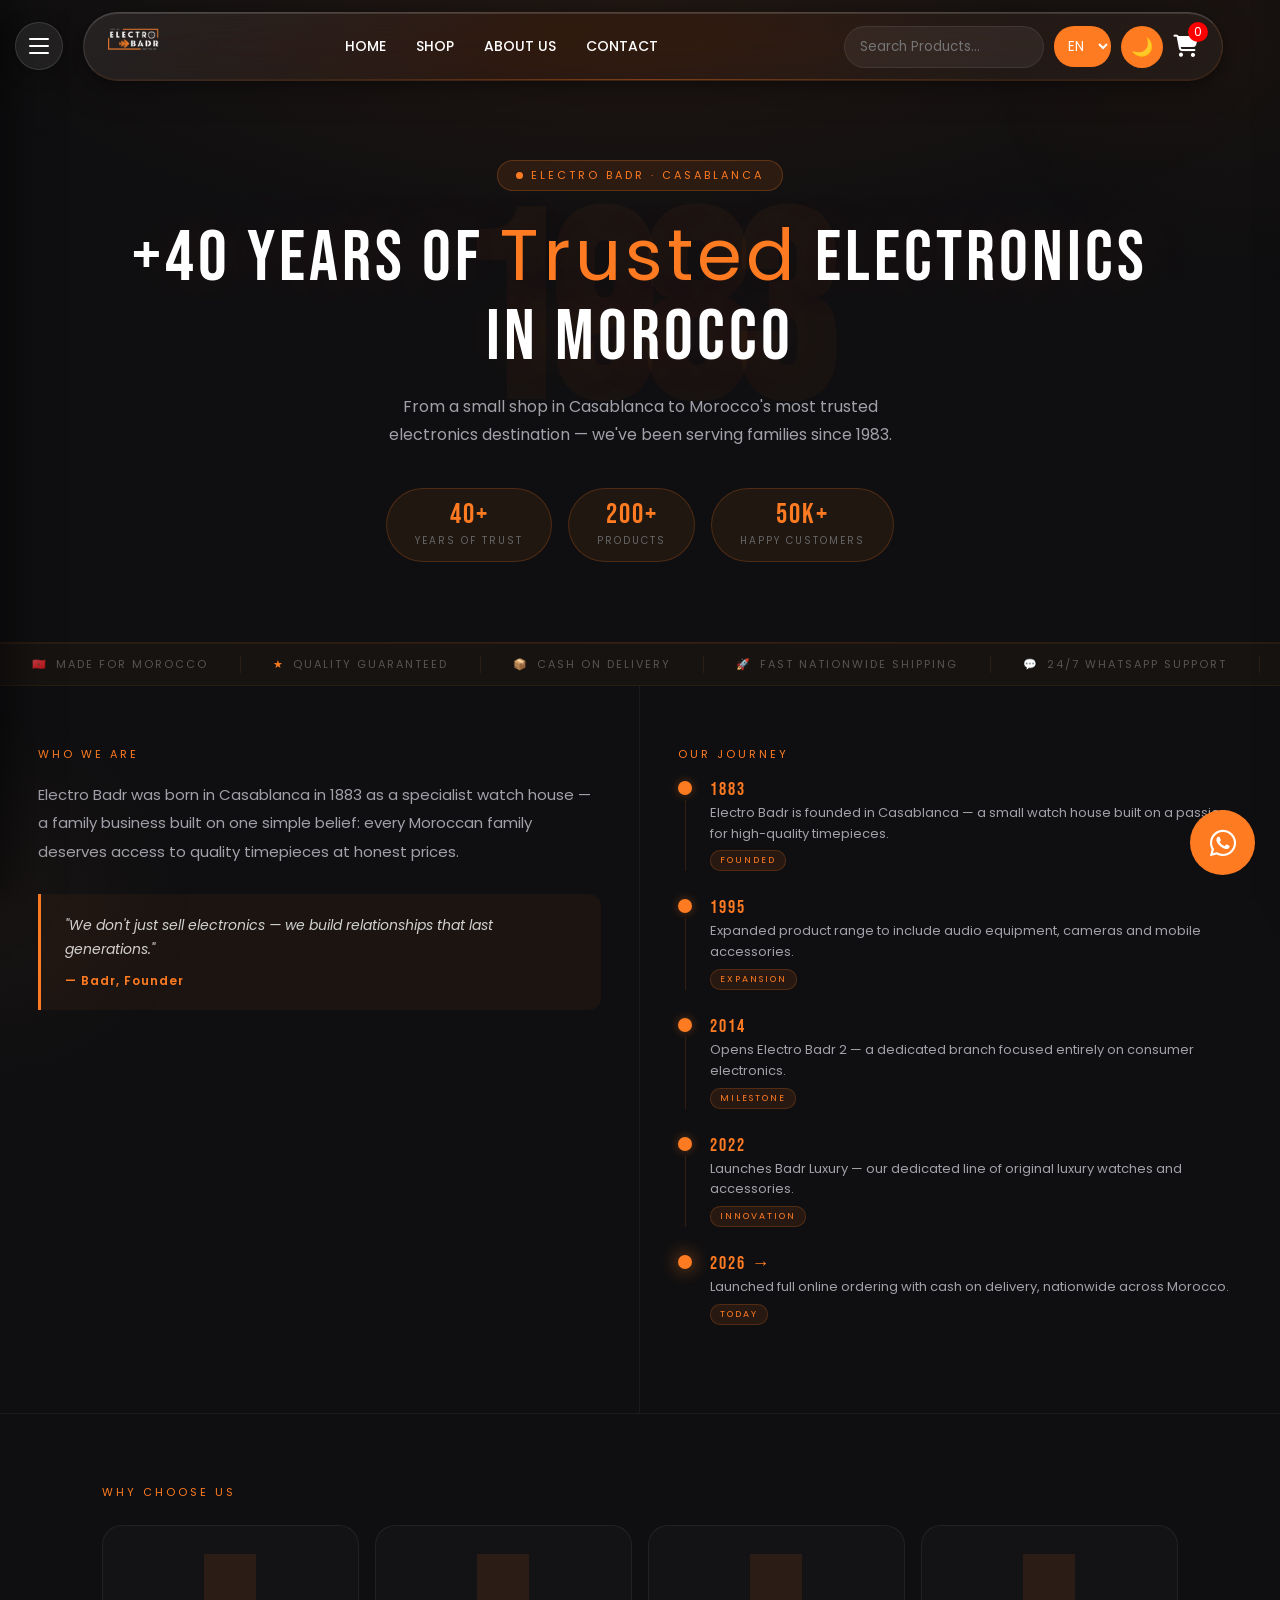
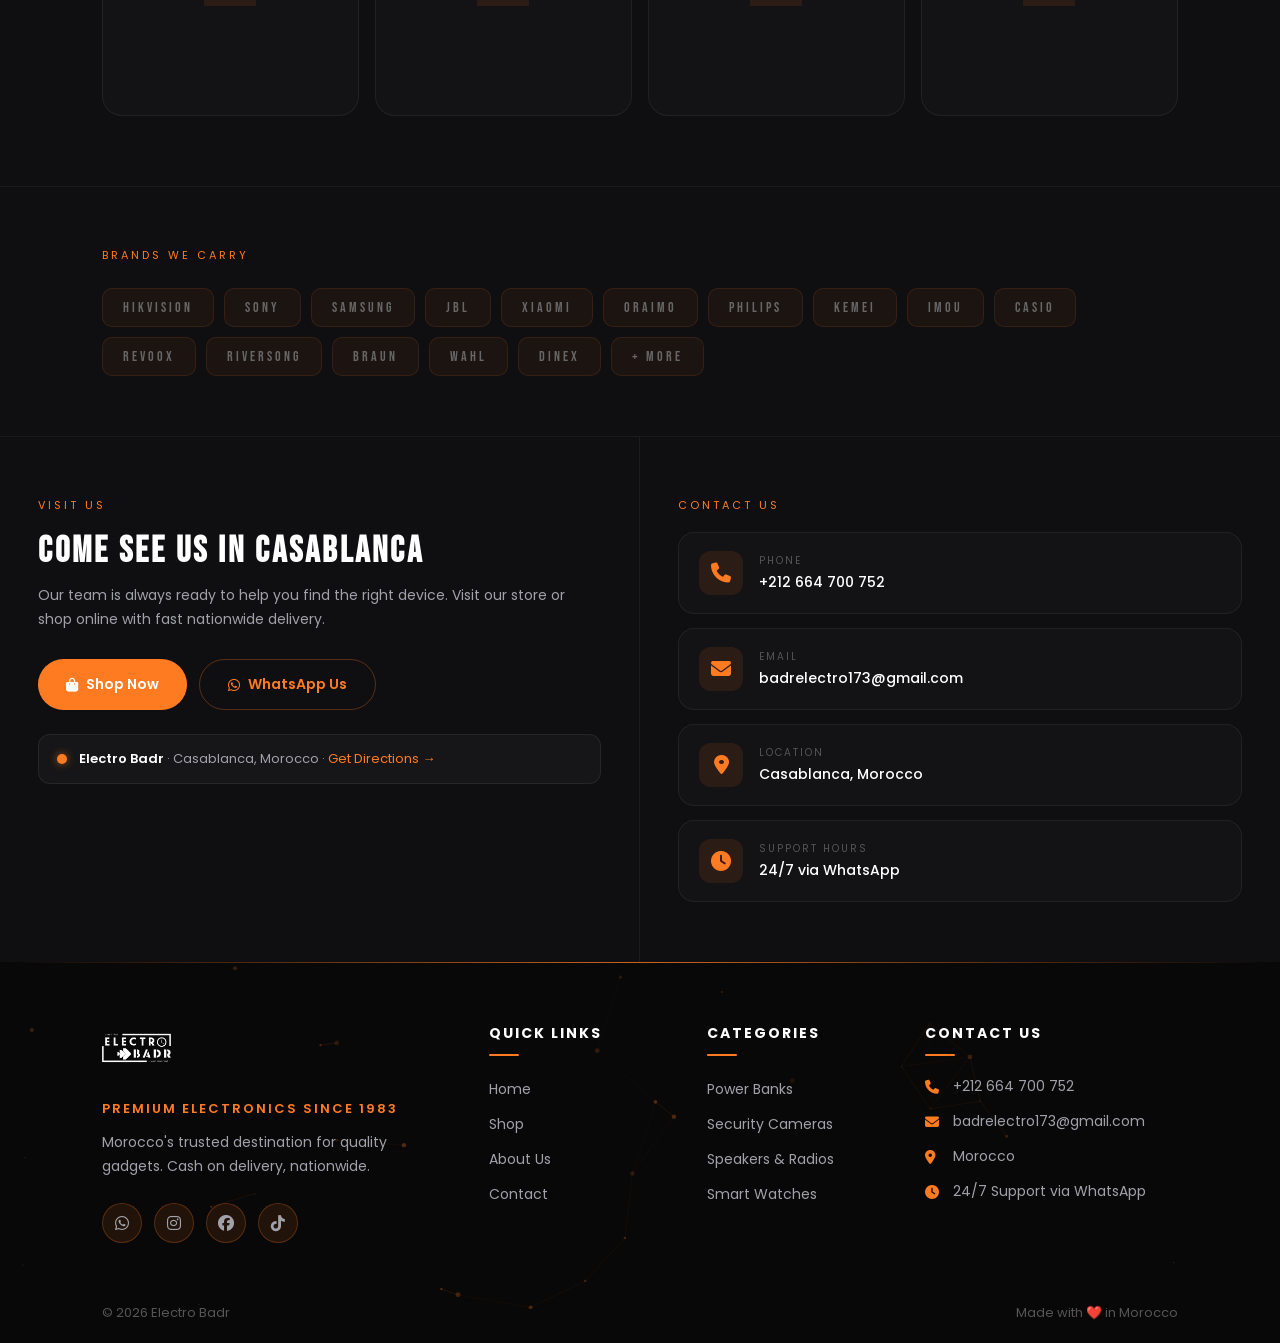
==== aboutus.html @ 11e14123 "Initial commit" ====
<!DOCTYPE html>
<html lang="en">
<head>
  <meta charset="UTF-8">
  <meta name="viewport" content="width=device-width, initial-scale=1.0">
  <title>Electro Badr | About Us</title>
  <link rel="stylesheet" href="style.css">
  <link rel="stylesheet" href="https://cdnjs.cloudflare.com/ajax/libs/font-awesome/6.5.1/css/all.min.css">
  <link rel="preconnect" href="https://fonts.googleapis.com">
  <link rel="preconnect" href="https://fonts.gstatic.com" crossorigin>
  <link href="https://fonts.googleapis.com/css2?family=Bebas+Neue&family=Poppins:wght@300;400;500;600;700;800&family=Rajdhani:wght@400;600;700&display=swap" rel="stylesheet">
  <style>

    .ab-hero { position:relative; padding:160px 8% 80px; text-align:center; background:radial-gradient(ellipse 80% 60% at 50% 0%,rgba(255,123,34,0.08) 0%,transparent 70%); border-bottom:1px solid rgba(255,123,34,0.10); overflow:hidden; }
    .ab-hero-year-bg { position:absolute; inset:0; display:flex; align-items:center; justify-content:center; pointer-events:none; overflow:hidden; }
    .ab-hero-year-bg span { font-size:260px; font-weight:700; color:rgba(255,123,34,0.04); line-height:1; letter-spacing:-12px; user-select:none; font-family:'Bebas Neue',sans-serif; transition:transform .1s ease-out; }
    .ab-badge { position:relative; display:inline-flex; align-items:center; gap:8px; background:rgba(255,123,34,0.10); border:1px solid rgba(255,123,34,0.25); color:#ff7b22; font-size:11px; letter-spacing:3px; padding:6px 18px; border-radius:20px; margin-bottom:24px; }
    .ab-badge-dot { width:7px; height:7px; border-radius:50%; background:#ff7b22; animation:abPulse 2s ease-in-out infinite; }
    @keyframes abPulse { 0%,100%{opacity:1;} 50%{opacity:0.3;} }
    .ab-hero h1 { position:relative; font-family:'Bebas Neue',sans-serif; font-size:clamp(40px,7vw,72px); font-weight:400; color:white; letter-spacing:4px; margin:0 0 16px; line-height:1.1; text-shadow:0 0 60px rgba(255,123,34,0.15); transition:transform .1s ease-out; }
    .ab-hero h1 span { color:#ff7b22; }
    .ab-hero-sub { position:relative; font-size:16px; color:#a1a1aa; max-width:520px; margin:0 auto 40px; line-height:1.7; transition:transform .1s ease-out; }
    .ab-stats { position:relative; display:flex; justify-content:center; gap:16px; flex-wrap:wrap; }
    .ab-stat-pill { background:rgba(255,123,34,0.08); border:1px solid rgba(255,123,34,0.20); border-radius:50px; padding:12px 28px; text-align:center; transition:transform .3s ease,box-shadow .3s ease; }
    .ab-stat-pill:hover { transform:translateY(-4px); box-shadow:0 10px 30px rgba(255,123,34,0.20); }
    .ab-stat-num { font-family:'Bebas Neue',sans-serif; font-size:28px; color:#ff7b22; display:block; line-height:1; letter-spacing:2px; }
    .ab-stat-lbl { font-size:10px; color:#666; letter-spacing:2px; text-transform:uppercase; margin-top:4px; display:block; }
    .ab-marquee-wrap { overflow:hidden; border-top:1px solid rgba(255,123,34,0.08); border-bottom:1px solid rgba(255,123,34,0.08); padding:12px 0; background:rgba(255,123,34,0.03); }
    .ab-marquee { display:flex; width:max-content; animation:abScroll 22s linear infinite; }
    .ab-marquee:hover { animation-play-state:paused; }
    @keyframes abScroll { from{transform:translateX(0);} to{transform:translateX(-50%);} }
    .ab-marquee-item { display:flex; align-items:center; gap:8px; padding:0 32px; font-size:11px; letter-spacing:2px; color:#555; white-space:nowrap; border-right:1px solid rgba(255,123,34,0.10); text-transform:uppercase; }
    .ab-marquee-item .m-accent { color:#ff7b22; }
    .ab-section-label { font-size:11px; letter-spacing:3px; color:#ff7b22; text-transform:uppercase; margin-bottom:18px; }
    .ab-story { display:grid; grid-template-columns:1fr 1fr; gap:0; border-bottom:1px solid rgba(255,255,255,0.05); }
    .ab-story-left { padding:60px 6%; border-right:1px solid rgba(255,255,255,0.05); }
    .ab-story-text { font-size:15px; color:#a1a1aa; line-height:1.9; margin-bottom:28px; }
    .ab-story-text strong { color:white; font-weight:600; }
    .ab-quote { padding:20px 24px; background:rgba(255,123,34,0.05); border-left:3px solid #ff7b22; border-radius:0 12px 12px 0; transition:transform .4s cubic-bezier(.22,.61,.36,1),box-shadow .4s ease; }
    .ab-quote:hover { transform:translateX(6px); box-shadow:-4px 0 20px rgba(255,123,34,0.15); }
    .ab-quote-text { font-size:14px; color:#d1d1d1; font-style:italic; line-height:1.7; }
    .ab-quote-author { font-size:12px; color:#ff7b22; margin-top:10px; font-weight:600; letter-spacing:1px; }
    .ab-timeline { padding:60px 6%; }
    .ab-tl-item { display:flex; gap:18px; margin-bottom:28px; opacity:0; transform:translateX(40px) rotateY(15deg); transition:opacity .7s cubic-bezier(.22,.61,.36,1),transform .7s cubic-bezier(.22,.61,.36,1); }
    .ab-tl-item.tl-visible { opacity:1; transform:translateX(0) rotateY(0deg); }
    .ab-tl-item:nth-child(2){transition-delay:.1s;} .ab-tl-item:nth-child(3){transition-delay:.2s;} .ab-tl-item:nth-child(4){transition-delay:.3s;} .ab-tl-item:nth-child(5){transition-delay:.4s;} .ab-tl-item:nth-child(6){transition-delay:.5s;}
    .ab-tl-track { display:flex; flex-direction:column; align-items:center; flex-shrink:0; width:14px; }
    .ab-tl-dot { width:14px; height:14px; border-radius:50%; background:#ff7b22; border:2px solid rgba(255,123,34,0.30); box-shadow:0 0 10px rgba(255,123,34,0.35); flex-shrink:0; transition:transform .3s ease,box-shadow .3s ease; }
    .ab-tl-item:hover .ab-tl-dot { transform:scale(1.4); box-shadow:0 0 20px rgba(255,123,34,0.7); }
    .ab-tl-dot.current { box-shadow:0 0 18px rgba(255,123,34,0.70); animation:abPulse 2s ease-in-out infinite; }
    .ab-tl-line { width:1px; flex:1; background:rgba(255,123,34,0.15); margin-top:5px; min-height:20px; transform-origin:top; transform:scaleY(0); transition:transform .6s ease; }
    .ab-tl-item.tl-visible .ab-tl-line { transform:scaleY(1); }
    .ab-tl-year { font-family:'Bebas Neue',sans-serif; font-size:18px; letter-spacing:2px; color:#ff7b22; line-height:1; margin-bottom:4px; }
    .ab-tl-event { font-size:13px; color:#a1a1aa; line-height:1.6; }
    .ab-tl-tag { display:inline-block; background:rgba(255,123,34,0.10); border:1px solid rgba(255,123,34,0.20); color:#ff7b22; font-size:9px; letter-spacing:2px; padding:3px 9px; border-radius:10px; margin-top:6px; text-transform:uppercase; }
    .ab-values { padding:70px 8%; border-bottom:1px solid rgba(255,255,255,0.05); }
    .ab-values-grid { display:grid; grid-template-columns:repeat(4,1fr); gap:16px; margin-top:24px; perspective:1000px; }
    .ab-val { background:rgba(255,255,255,0.02); border:1px solid rgba(255,255,255,0.06); border-radius:20px; padding:28px 20px; text-align:center; transition:box-shadow .4s ease,border-color .4s ease; transform-style:preserve-3d; will-change:transform; opacity:0; transform:translateY(40px); }
    .ab-val.val-visible { opacity:1; transform:translateY(0); transition:opacity .6s cubic-bezier(.22,.61,.36,1),transform .6s cubic-bezier(.22,.61,.36,1),box-shadow .4s ease,border-color .4s ease; }
    .ab-val:nth-child(1){transition-delay:.05s;} .ab-val:nth-child(2){transition-delay:.15s;} .ab-val:nth-child(3){transition-delay:.25s;} .ab-val:nth-child(4){transition-delay:.35s;}
    .ab-val-icon { width:52px; height:52px; border-radius:14px; background:rgba(255,123,34,0.10); display:flex; align-items:center; justify-content:center; margin:0 auto 16px; font-size:24px; transition:transform .4s cubic-bezier(.22,.61,.36,1),box-shadow .4s ease; }
    .ab-val:hover .ab-val-icon { transform:translateZ(20px) scale(1.15) rotateY(360deg); box-shadow:0 10px 25px rgba(255,123,34,0.30); transition:transform .6s cubic-bezier(.22,.61,.36,1),box-shadow .4s ease; }
    .ab-val-name { font-family:'Bebas Neue',sans-serif; font-size:16px; letter-spacing:2px; color:white; margin-bottom:8px; transition:color .3s ease; }
    .ab-val:hover .ab-val-name { color:#ff7b22; }
    .ab-val-desc { font-size:12px; color:#555; line-height:1.6; }
    .ab-brands { padding:60px 8%; border-bottom:1px solid rgba(255,255,255,0.05); }
    .ab-brands-grid { display:flex; flex-wrap:wrap; gap:10px; margin-top:24px; }
    .ab-brand-chip { background:rgba(255,123,34,0.05); border:1px solid rgba(255,123,34,0.12); border-radius:10px; padding:10px 20px; font-family:'Bebas Neue',sans-serif; font-size:14px; letter-spacing:3px; color:#666; transition:background .3s ease,border-color .3s ease,color .3s ease,transform .3s ease; opacity:0; transform:scale(0.8); }
    .ab-brand-chip.chip-visible { opacity:1; transform:scale(1); transition:background .3s ease,border-color .3s ease,color .3s ease,transform .4s cubic-bezier(.22,.61,.36,1),opacity .4s ease; }
    .ab-brand-chip:hover { background:rgba(255,123,34,0.12); border-color:rgba(255,123,34,0.35); color:#ff7b22; transform:translateY(-3px) scale(1.05); }
    .ab-cta { display:grid; grid-template-columns:1fr 1fr; gap:0; }
    .ab-cta-left { padding:60px 6%; border-right:1px solid rgba(255,255,255,0.05); }
    .ab-cta-title { font-family:'Bebas Neue',sans-serif; font-size:36px; letter-spacing:3px; color:white; margin-bottom:12px; line-height:1.1; }
    .ab-cta-title span { color:#ff7b22; }
    .ab-cta-sub { font-size:14px; color:#a1a1aa; line-height:1.7; margin-bottom:28px; }
    .ab-btn-group { display:flex; gap:12px; flex-wrap:wrap; margin-bottom:24px; }
    .ab-btn { display:inline-flex; align-items:center; gap:8px; background:#ff7b22; color:white; padding:14px 28px; border-radius:30px; font-size:14px; font-weight:600; text-decoration:none; border:none; transition:transform .3s cubic-bezier(.22,.61,.36,1),box-shadow .3s ease; position:relative; overflow:hidden; }
    .ab-btn::before { content:''; position:absolute; top:0; left:-80%; width:60%; height:100%; background:linear-gradient(120deg,transparent,rgba(255,255,255,0.18),transparent); transform:skewX(-20deg); transition:left .5s ease; pointer-events:none; }
    .ab-btn:hover::before { left:160%; }
    .ab-btn:hover { transform:translateY(-3px); box-shadow:0 12px 30px rgba(255,123,34,0.45); }
    .ab-btn-ghost { background:transparent; border:1px solid rgba(255,123,34,0.30); color:#ff7b22; }
    .ab-btn-ghost:hover { background:rgba(255,123,34,0.08); box-shadow:0 8px 20px rgba(255,123,34,0.20); }
    .ab-location-pill { display:flex; align-items:center; gap:12px; background:rgba(255,255,255,0.03); border:1px solid rgba(255,255,255,0.07); border-radius:12px; padding:14px 18px; transition:border-color .3s ease,transform .3s ease; }
    .ab-location-pill:hover { border-color:rgba(255,123,34,0.25); transform:translateY(-2px); }
    .ab-loc-dot { width:10px; height:10px; border-radius:50%; background:#ff7b22; flex-shrink:0; box-shadow:0 0 8px rgba(255,123,34,0.6); animation:abPulse 2s ease-in-out infinite; }
    .ab-loc-text { font-size:13px; color:#a1a1aa; }
    .ab-loc-text strong { color:white; font-weight:600; }
    .ab-cta-right { padding:60px 6%; }
    .ab-contact-cards { display:flex; flex-direction:column; gap:14px; margin-top:8px; }
    .ab-contact-card { display:flex; align-items:center; gap:16px; padding:18px 20px; background:rgba(255,255,255,0.02); border:1px solid rgba(255,255,255,0.06); border-radius:16px; transition:border-color .3s ease,transform .3s ease,box-shadow .3s ease; opacity:0; transform:translateX(30px); }
    .ab-contact-card.card-visible { opacity:1; transform:translateX(0); transition:border-color .3s ease,transform .4s cubic-bezier(.22,.61,.36,1),box-shadow .3s ease,opacity .4s ease; }
    .ab-contact-card:nth-child(1){transition-delay:.05s;} .ab-contact-card:nth-child(2){transition-delay:.15s;} .ab-contact-card:nth-child(3){transition-delay:.25s;} .ab-contact-card:nth-child(4){transition-delay:.35s;}
    .ab-contact-card:hover { border-color:rgba(255,123,34,0.25); transform:translateX(8px); box-shadow:0 8px 24px rgba(255,123,34,0.08); }
    .ab-contact-icon { width:44px; height:44px; border-radius:12px; background:rgba(255,123,34,0.10); display:flex; align-items:center; justify-content:center; font-size:20px; flex-shrink:0; color:#ff7b22; transition:transform .4s cubic-bezier(.22,.61,.36,1),box-shadow .3s ease; }
    .ab-contact-card:hover .ab-contact-icon { transform:rotateY(360deg) scale(1.1); box-shadow:0 6px 16px rgba(255,123,34,0.30); }
    .ab-contact-label { font-size:10px; color:#555; letter-spacing:2px; text-transform:uppercase; margin-bottom:3px; }
    .ab-contact-val { font-size:14px; color:white; font-weight:500; }
    @media (max-width:900px) {
      .ab-story { grid-template-columns:1fr; }
      .ab-story-left { border-right:none; border-bottom:1px solid rgba(255,255,255,0.05); padding:40px 6%; }
      .ab-timeline { padding:40px 6%; }
      .ab-values-grid { grid-template-columns:1fr 1fr; }
      .ab-cta { grid-template-columns:1fr; }
      .ab-cta-left { border-right:none; border-bottom:1px solid rgba(255,255,255,0.05); }
    }

  </style>
</head>
<body>
<div class="page-transition" id="pageTransition"></div>

<!-- HAMBURGER -->
<button class="hamburger-btn" id="hamburgerBtn" aria-label="Menu">
  <span class="hb-line"></span><span class="hb-line"></span><span class="hb-line"></span>
</button>
<div class="hb-overlay" id="hbOverlay"></div>
<div class="hb-menu" id="hbMenu">
  <div class="hb-menu-logo"><img src="IMAGES/logoblack-removebg.png" alt="Electro Badr"></div>
  <div class="hb-menu-links">
    <a href="index.html" class="hb-link" data-page="index"><div class="hb-link-icon"><i class="fas fa-home"></i></div><span data-i18n="home">Home</span></a>
    <a href="shop.html" class="hb-link" data-page="shop"><div class="hb-link-icon"><i class="fas fa-shopping-bag"></i></div><span data-i18n="shop">Shop</span></a>
    <a href="aboutus.html" class="hb-link" data-page="about"><div class="hb-link-icon"><i class="fas fa-info-circle"></i></div><span data-i18n="about">About Us</span></a>
    <a href="contact.html" class="hb-link" data-page="contact"><div class="hb-link-icon"><i class="fas fa-envelope"></i></div><span data-i18n="contact">Contact</span></a>
  </div>
  <div class="hb-menu-footer">
    <p data-i18n="follow_us">FOLLOW US</p>
    <div class="hb-footer-socials">
      <a href="https://wa.me/212664700752" target="_blank" class="hb-soc"><i class="fab fa-whatsapp"></i></a>
      <a href="#" class="hb-soc"><i class="fab fa-instagram"></i></a>
      <a href="#" class="hb-soc"><i class="fab fa-facebook"></i></a>
      <a href="#" class="hb-soc"><i class="fab fa-tiktok"></i></a>
    </div>
  </div>
</div>

<!-- NAVBAR -->
<header class="navbar">
  <div class="logo"><a href="index.html"><img src="IMAGES/logoblack-removebg.png" alt="Electro Badr"></a></div>
  <nav>
    <a href="index.html" id="nav-home">HOME</a>
    <a href="shop.html" id="nav-shop">SHOP</a>
    <a href="aboutus.html" id="nav-about">ABOUT US</a>
    <a href="contact.html" id="nav-contact">CONTACT</a>
  </nav>
  <div class="nav-actions">
    <div class="search-wrapper">
      <input type="text" id="searchInput" placeholder="Search Products..." class="search-bar" autocomplete="off">
      <div class="search-dropdown" id="searchDropdown"></div>
    </div>
    <select id="languageSwitcher"><option value="en">EN</option><option value="fr">FR</option><option value="ar">AR</option></select>
    <button id="theme-toggle">🌙</button>
    <div class="cart-icon"><i class="fas fa-shopping-cart"></i><span id="cart-count">0</span></div>
  </div>
</header>

<!-- HERO -->
<section class="ab-hero" id="abHero">
  <div class="ab-hero-year-bg"><span id="heroYearBg">1983</span></div>
  <div class="ab-badge">
    <div class="ab-badge-dot"></div>
    <span data-i18n="ab_badge">ELECTRO BADR · CASABLANCA</span>
  </div>
  <h1 id="heroTitle" data-i18n="ab_hero_title">+40 Years of <span>Trusted</span> Electronics in Morocco</h1>
  <p class="ab-hero-sub" id="heroSub" data-i18n="ab_hero_sub">From a small shop in Casablanca to Morocco's most trusted electronics destination — we've been serving families since 1983.</p>
  <div class="ab-stats">
    <div class="ab-stat-pill">
      <span class="ab-stat-num">40+</span>
      <span class="ab-stat-lbl" data-i18n="ab_stat_years">Years of trust</span>
    </div>
    <div class="ab-stat-pill">
      <span class="ab-stat-num">200+</span>
      <span class="ab-stat-lbl" data-i18n="ab_stat_products">Products</span>
    </div>
    <div class="ab-stat-pill">
      <span class="ab-stat-num">50K+</span>
      <span class="ab-stat-lbl" data-i18n="ab_stat_customers">Happy customers</span>
    </div>
  </div>
</section>

<!-- MARQUEE -->
<div class="ab-marquee-wrap">
  <div class="ab-marquee">
    <div class="ab-marquee-item"><span class="m-accent">🇲🇦</span> <span data-i18n="mq_morocco">Made for Morocco</span></div>
    <div class="ab-marquee-item"><span class="m-accent">★</span> <span data-i18n="mq_quality">Quality Guaranteed</span></div>
    <div class="ab-marquee-item"><span class="m-accent">📦</span> <span data-i18n="mq_cod">Cash on Delivery</span></div>
    <div class="ab-marquee-item"><span class="m-accent">🚀</span> <span data-i18n="mq_shipping">Fast Nationwide Shipping</span></div>
    <div class="ab-marquee-item"><span class="m-accent">💬</span> <span data-i18n="mq_support">24/7 WhatsApp Support</span></div>
    <div class="ab-marquee-item"><span class="m-accent">🛡️</span> <span data-i18n="mq_certified">Certified Products Only</span></div>
    <div class="ab-marquee-item"><span class="m-accent">🏆</span> <span data-i18n="mq_since">Since 1983</span></div>
    <div class="ab-marquee-item"><span class="m-accent">🇲🇦</span> <span data-i18n="mq_morocco">Made for Morocco</span></div>
    <div class="ab-marquee-item"><span class="m-accent">★</span> <span data-i18n="mq_quality">Quality Guaranteed</span></div>
    <div class="ab-marquee-item"><span class="m-accent">📦</span> <span data-i18n="mq_cod">Cash on Delivery</span></div>
    <div class="ab-marquee-item"><span class="m-accent">🚀</span> <span data-i18n="mq_shipping">Fast Nationwide Shipping</span></div>
    <div class="ab-marquee-item"><span class="m-accent">💬</span> <span data-i18n="mq_support">24/7 WhatsApp Support</span></div>
    <div class="ab-marquee-item"><span class="m-accent">🛡️</span> <span data-i18n="mq_certified">Certified Products Only</span></div>
    <div class="ab-marquee-item"><span class="m-accent">🏆</span> <span data-i18n="mq_since">Since 1983</span></div>
  </div>
</div>

<!-- STORY + TIMELINE -->
<div class="ab-story">
  <div class="ab-story-left">
    <p class="ab-section-label" data-i18n="ab_who">Who We Are</p>
    <p class="ab-story-text" data-i18n="ab_story">
      Electro Badr was born in Casablanca in 1883 as a specialist watch house — a family business built on one simple belief: every Moroccan family deserves access to quality timepieces at honest prices.
    </p>
    <div class="ab-quote">
      <p class="ab-quote-text" data-i18n="ab_quote">"We don't just sell electronics — we build relationships that last generations."</p>
      <p class="ab-quote-author" data-i18n="ab_quote_author">— Badr, Founder</p>
    </div>
  </div>

  <div class="ab-timeline">
    <p class="ab-section-label" data-i18n="ab_journey">Our Journey</p>
    <div class="ab-tl-item">
      <div class="ab-tl-track"><div class="ab-tl-dot"></div><div class="ab-tl-line"></div></div>
      <div>
        <p class="ab-tl-year">1883</p>
        <p class="ab-tl-event" data-i18n="tl_1883">Electro Badr is founded in Casablanca — a small watch house built on a passion for high-quality timepieces.</p>
        <span class="ab-tl-tag" data-i18n="tl_tag_founded">Founded</span>
      </div>
    </div>
    <div class="ab-tl-item">
      <div class="ab-tl-track"><div class="ab-tl-dot"></div><div class="ab-tl-line"></div></div>
      <div>
        <p class="ab-tl-year">1995</p>
        <p class="ab-tl-event" data-i18n="tl_1995">Expanded product range to include audio equipment, cameras and mobile accessories.</p>
        <span class="ab-tl-tag" data-i18n="tl_tag_expansion">Expansion</span>
      </div>
    </div>
    <div class="ab-tl-item">
      <div class="ab-tl-track"><div class="ab-tl-dot"></div><div class="ab-tl-line"></div></div>
      <div>
        <p class="ab-tl-year">2014</p>
        <p class="ab-tl-event" data-i18n="tl_2014">Opens Electro Badr 2 — a dedicated branch focused entirely on consumer electronics.</p>
        <span class="ab-tl-tag" data-i18n="tl_tag_milestone">Milestone</span>
      </div>
    </div>
    <div class="ab-tl-item">
      <div class="ab-tl-track"><div class="ab-tl-dot"></div><div class="ab-tl-line"></div></div>
      <div>
        <p class="ab-tl-year">2022</p>
        <p class="ab-tl-event" data-i18n="tl_2022">Launches Badr Luxury — our dedicated line of original luxury watches and accessories.</p>
        <span class="ab-tl-tag" data-i18n="tl_tag_innovation">Innovation</span>
      </div>
    </div>
    <div class="ab-tl-item">
      <div class="ab-tl-track"><div class="ab-tl-dot current"></div></div>
      <div>
        <p class="ab-tl-year">2026 →</p>
        <p class="ab-tl-event" data-i18n="tl_2026">Launched full online ordering with cash on delivery, nationwide across Morocco.</p>
        <span class="ab-tl-tag" data-i18n="tl_tag_today">Today</span>
      </div>
    </div>
  </div>
</div>

<!-- VALUES -->
<section class="ab-values">
  <p class="ab-section-label" data-i18n="ab_why">Why Choose Us</p>
  <div class="ab-values-grid">
    <div class="ab-val">
      <div class="ab-val-icon"><i class="fas fa-shield-alt"></i></div>
      <p class="ab-val-name" data-i18n="ab_val1_title">Quality First</p>
      <p class="ab-val-desc" data-i18n="ab_val1_desc">Every product certified and tested before we sell it. No compromises.</p>
    </div>
    <div class="ab-val">
      <div class="ab-val-icon"><i class="fas fa-money-bill-wave"></i></div>
      <p class="ab-val-name" data-i18n="ab_val2_title">Cash on Delivery</p>
      <p class="ab-val-desc" data-i18n="ab_val2_desc">Pay only when your order arrives safely at your door.</p>
    </div>
    <div class="ab-val">
      <div class="ab-val-icon"><i class="fas fa-truck"></i></div>
      <p class="ab-val-name" data-i18n="ab_val3_title">Fast Shipping</p>
      <p class="ab-val-desc" data-i18n="ab_val3_desc">Nationwide delivery across all of Morocco — fast and reliable.</p>
    </div>
    <div class="ab-val">
      <div class="ab-val-icon"><i class="fab fa-whatsapp"></i></div>
      <p class="ab-val-name" data-i18n="ab_val4_title">Always Here</p>
      <p class="ab-val-desc" data-i18n="ab_val4_desc">24/7 WhatsApp support — real people, real answers, instantly.</p>
    </div>
  </div>
</section>

<!-- BRANDS -->
<section class="ab-brands">
  <p class="ab-section-label" data-i18n="ab_brands">Brands We Carry</p>
  <div class="ab-brands-grid">
    <div class="ab-brand-chip">Hikvision</div>
    <div class="ab-brand-chip">Sony</div>
    <div class="ab-brand-chip">Samsung</div>
    <div class="ab-brand-chip">JBL</div>
    <div class="ab-brand-chip">Xiaomi</div>
    <div class="ab-brand-chip">Oraimo</div>
    <div class="ab-brand-chip">Philips</div>
    <div class="ab-brand-chip">Kemei</div>
    <div class="ab-brand-chip">Imou</div>
    <div class="ab-brand-chip">Casio</div>
    <div class="ab-brand-chip">Revoox</div>
    <div class="ab-brand-chip">Riversong</div>
    <div class="ab-brand-chip">Braun</div>
    <div class="ab-brand-chip">Wahl</div>
    <div class="ab-brand-chip">Dinex</div>
    <div class="ab-brand-chip" data-i18n="ab_more">+ More</div>
  </div>
</section>

<!-- CTA + CONTACT -->
<div class="ab-cta">
  <div class="ab-cta-left">
    <p class="ab-section-label" data-i18n="ab_visit">Visit Us</p>
    <h2 class="ab-cta-title" data-i18n="ab_cta_title">Come see us in Casablanca</h2>
    <p class="ab-cta-sub" data-i18n="ab_cta_sub">Our team is always ready to help you find the right device. Visit our store or shop online with fast nationwide delivery.</p>
    <div class="ab-btn-group">
      <a href="shop.html" class="ab-btn" data-i18n="ab_shop_btn"><i class="fas fa-shopping-bag"></i> Shop Now</a>
      <a href="https://wa.me/212664700752" target="_blank" class="ab-btn ab-btn-ghost" data-i18n="ab_wa_btn"><i class="fab fa-whatsapp"></i> WhatsApp Us</a>
    </div>
    <div class="ab-location-pill">
      <div class="ab-loc-dot"></div>
      <p class="ab-loc-text">
        <strong>Electro Badr</strong> · <span data-i18n="map_location">Casablanca, Morocco</span> ·
        <a href="https://maps.app.goo.gl/WChzUCFQ3cTbmTMi9" target="_blank" style="color:#ff7b22;text-decoration:none;" data-i18n="map_directions">Get Directions →</a>
      </p>
    </div>
  </div>
  <div class="ab-cta-right">
    <p class="ab-section-label" data-i18n="ab_contact">Contact Us</p>
    <div class="ab-contact-cards">
      <div class="ab-contact-card">
        <div class="ab-contact-icon"><i class="fas fa-phone"></i></div>
        <div><p class="ab-contact-label" data-i18n="ab_phone_label">Phone</p><p class="ab-contact-val">+212 664 700 752</p></div>
      </div>
      <div class="ab-contact-card">
        <div class="ab-contact-icon"><i class="fas fa-envelope"></i></div>
        <div><p class="ab-contact-label" data-i18n="ab_email_label">Email</p><p class="ab-contact-val">badrelectro173@gmail.com</p></div>
      </div>
      <div class="ab-contact-card">
        <div class="ab-contact-icon"><i class="fas fa-map-marker-alt"></i></div>
        <div><p class="ab-contact-label" data-i18n="ab_location_label">Location</p><p class="ab-contact-val" data-i18n="map_location">Casablanca, Morocco</p></div>
      </div>
      <div class="ab-contact-card">
        <div class="ab-contact-icon"><i class="fas fa-clock"></i></div>
        <div><p class="ab-contact-label" data-i18n="ab_hours_label">Support Hours</p><p class="ab-contact-val" data-i18n="ab_hours_val">24/7 via WhatsApp</p></div>
      </div>
    </div>
  </div>
</div>

<!-- FOOTER -->
<footer class="footer">
  <canvas class="footer-canvas" id="footerCanvas"></canvas>
  <div class="footer-glow-line"></div>
  <div class="footer-inner">
    <div class="footer-col footer-brand">
      <img src="IMAGES/logoblack-removebg.png" class="footer-logo" alt="Electro Badr">
      <p class="footer-tagline" data-i18n="footer_tagline">Premium Electronics Since 1983</p>
      <p class="footer-desc" data-i18n="footer_desc">Morocco's trusted destination for quality gadgets. Cash on delivery, nationwide.</p>
      <div class="footer-socials">
        <a href="https://wa.me/212664700752" target="_blank" class="fsocial"><i class="fab fa-whatsapp"></i></a>
        <a href="#" class="fsocial"><i class="fab fa-instagram"></i></a>
        <a href="#" class="fsocial"><i class="fab fa-facebook"></i></a>
        <a href="#" class="fsocial"><i class="fab fa-tiktok"></i></a>
      </div>
    </div>
    <div class="footer-col">
      <h4 class="footer-col-title" data-i18n="footer_quick_links">Quick Links</h4>
      <ul class="footer-links">
        <li><a href="index.html" data-i18n="home">Home</a></li>
        <li><a href="shop.html" data-i18n="shop">Shop</a></li>
        <li><a href="aboutus.html" data-i18n="about">About Us</a></li>
        <li><a href="contact.html" data-i18n="contact">Contact</a></li>
      </ul>
    </div>
    <div class="footer-col">
      <h4 class="footer-col-title" data-i18n="footer_categories">Categories</h4>
      <ul class="footer-links">
        <li><a href="shop.html?cat=powerbanks" data-i18n="cat_powerbanks">Power Banks</a></li>
        <li><a href="shop.html?cat=cameras" data-i18n="cat_cameras">Security Cameras</a></li>
        <li><a href="shop.html?cat=speakers" data-i18n="cat_speakers">Speakers & Radios</a></li>
        <li><a href="shop.html?cat=watches" data-i18n="cat_watches">Smart Watches</a></li>
      </ul>
    </div>
    <div class="footer-col">
      <h4 class="footer-col-title" data-i18n="footer_contact_col">Contact Us</h4>
      <ul class="footer-contact-list">
        <li><i class="fas fa-phone"></i><span>+212 664 700 752</span></li>
        <li><i class="fas fa-envelope"></i><span>badrelectro173@gmail.com</span></li>
        <li><i class="fas fa-map-marker-alt"></i><span data-i18n="footer_location">Morocco</span></li>
        <li><i class="fas fa-clock"></i><span data-i18n="footer_hours">24/7 Support via WhatsApp</span></li>
      </ul>
    </div>
  </div>
  <div class="footer-bottom">
    <p data-i18n="footer_copy">© 2026 Electro Badr</p>
    <p class="footer-bottom-right" data-i18n="footer_made">Made with ❤️ in Morocco</p>
  </div>
</footer>

<!-- WHATSAPP -->
<a href="https://wa.me/212664700752" class="whatsapp-btn" target="_blank"><i class="fab fa-whatsapp"></i></a>

<!-- BACK TO TOP -->
<button class="back-to-top" id="backToTop"><i class="fas fa-chevron-up"></i></button>

<!-- CART SIDEBAR -->
<div class="cart-sidebar-overlay" id="cartOverlay" onclick="closeCart()"></div>
<div class="cart-sidebar-panel" id="cartPanel">
  <div class="cart-sidebar-header">
    <h3 data-i18n="cart_title">🛒 Your Cart</h3>
    <button class="cart-sidebar-close" onclick="closeCart()">✕</button>
  </div>
  <div class="cart-sidebar-items" id="cartSidebarItems">
    <p class="cart-empty" data-i18n="cart_empty">Your cart is empty.</p>
  </div>
  <div class="cart-sidebar-footer">
    <div class="cart-total-row">
      <span data-i18n="cart_total">Total</span>
      <span id="cartTotalPrice">0 DH</span>
    </div>
    <a href="shop.html" class="cart-checkout-btn" data-i18n="go_shop">Go to Shop →</a>
  </div>
</div>

<script>
(function() {
  const btn = document.getElementById('hamburgerBtn');
  const menu = document.getElementById('hbMenu');
  const overlay = document.getElementById('hbOverlay');
  function openMenu() { btn.classList.add('open'); menu.classList.add('open'); overlay.classList.add('open'); document.body.style.overflow = 'hidden'; }
  function closeMenu() { btn.classList.remove('open'); menu.classList.remove('open'); overlay.classList.remove('open'); document.body.style.overflow = ''; }
  btn.addEventListener('click', () => { btn.classList.contains('open') ? closeMenu() : openMenu(); });
  overlay.addEventListener('click', closeMenu);
  const page = window.location.pathname.split('/').pop().replace('.html','') || 'index';
  document.querySelectorAll('.hb-link').forEach(link => {
    if (link.dataset.page === page || (page === '' && link.dataset.page === 'index')) link.classList.add('active-page');
  });
  document.addEventListener('keydown', e => { if (e.key === 'Escape') closeMenu(); });
})();
</script>

<script src="script.js"></script>

<script>
const abHero    = document.getElementById('abHero');
const heroTitle = document.getElementById('heroTitle');
const heroSub   = document.getElementById('heroSub');
const heroYearBg = document.getElementById('heroYearBg');

if (abHero) {
  abHero.addEventListener('mousemove', e => {
    const rect = abHero.getBoundingClientRect();
    const cx = rect.width / 2; const cy = rect.height / 2;
    const dx = (e.clientX - rect.left - cx) / cx;
    const dy = (e.clientY - rect.top  - cy) / cy;
    if (heroTitle)  heroTitle.style.transform  = `translate(${dx * -12}px, ${dy * -8}px) rotateX(${dy * -3}deg) rotateY(${dx * 3}deg)`;
    if (heroSub)    heroSub.style.transform    = `translate(${dx * -6}px, ${dy * -4}px)`;
    if (heroYearBg) heroYearBg.style.transform = `translate(${dx * 20}px, ${dy * 10}px)`;
  });
  abHero.addEventListener('mouseleave', () => {
    if (heroTitle)  heroTitle.style.transform  = '';
    if (heroSub)    heroSub.style.transform    = '';
    if (heroYearBg) heroYearBg.style.transform = '';
  });
}

document.querySelectorAll('.ab-val').forEach(card => {
  card.addEventListener('mousemove', e => {
    const rect = card.getBoundingClientRect();
    const dx = (e.clientX - rect.left - rect.width  / 2) / (rect.width  / 2);
    const dy = (e.clientY - rect.top  - rect.height / 2) / (rect.height / 2);
    card.style.transform   = `perspective(600px) rotateX(${dy * -12}deg) rotateY(${dx * 12}deg) translateY(-8px) scale(1.02)`;
    card.style.boxShadow   = `${dx * -15}px ${dy * -10}px 40px rgba(255,123,34,0.15), 0 20px 40px rgba(0,0,0,0.3)`;
    card.style.borderColor = 'rgba(255,123,34,0.35)';
  });
  card.addEventListener('mouseleave', () => {
    card.style.transform   = '';
    card.style.boxShadow   = '';
    card.style.borderColor = '';
  });
});

function makeObserver(selector, visibleClass, threshold = 0.15) {
  const obs = new IntersectionObserver(entries => {
    entries.forEach(entry => { if (entry.isIntersecting) entry.target.classList.add(visibleClass); });
  }, { threshold });
  document.querySelectorAll(selector).forEach(el => obs.observe(el));
}

makeObserver('.ab-tl-item',     'tl-visible',   0.2);
makeObserver('.ab-val',         'val-visible',  0.15);
makeObserver('.ab-contact-card','card-visible', 0.15);

document.querySelectorAll('.ab-brand-chip').forEach((chip, i) => {
  chip.style.transitionDelay = `${i * 0.05}s`;
  const obs = new IntersectionObserver(entries => {
    entries.forEach(entry => { if (entry.isIntersecting) chip.classList.add('chip-visible'); });
  }, { threshold: 0.1 });
  obs.observe(chip);
});

(function() {
  const canvas = document.getElementById('footerCanvas');
  if (!canvas) return;
  const ctx = canvas.getContext('2d');
  function resize() { canvas.width = canvas.offsetWidth; canvas.height = canvas.offsetHeight; }
  resize();
  window.addEventListener('resize', resize);
  const particles = [];
  for (let i = 0; i < 30; i++) {
    particles.push({ x:Math.random()*canvas.width, y:Math.random()*canvas.height, vx:(Math.random()-0.5)*0.4, vy:(Math.random()-0.5)*0.4, r:Math.random()*2+0.5, alpha:Math.random()*0.4+0.1 });
  }
  function animate() {
    ctx.clearRect(0,0,canvas.width,canvas.height);
    for (let i=0;i<particles.length;i++) for (let j=i+1;j<particles.length;j++) {
      const dx=particles[i].x-particles[j].x, dy=particles[i].y-particles[j].y;
      const dist=Math.sqrt(dx*dx+dy*dy);
      if (dist<100) { ctx.beginPath(); ctx.moveTo(particles[i].x,particles[i].y); ctx.lineTo(particles[j].x,particles[j].y); ctx.strokeStyle=`rgba(255,123,34,${(1-dist/100)*0.20})`; ctx.lineWidth=1; ctx.stroke(); }
    }
    particles.forEach(p => {
      p.x+=p.vx; p.y+=p.vy;
      if(p.x<0||p.x>canvas.width) p.vx*=-1;
      if(p.y<0||p.y>canvas.height) p.vy*=-1;
      ctx.beginPath(); ctx.arc(p.x,p.y,p.r,0,Math.PI*2);
      ctx.fillStyle=`rgba(255,123,34,${p.alpha})`; ctx.fill();
    });
    requestAnimationFrame(animate);
  }
  animate();
})();
</script>

<!-- CURSOR — MUST BE ABSOLUTE LAST -->
<div class="hero-cursor-dot" id="heroCursorDot"></div>

</body>
</html>
---- style.css ----
/* ===================================
   ELECTRO BADR — FINAL CSS
=================================== */

:root {
  --orange:       #ff7b22;
  --orange-hover: #ff944d;
  --dark:         #0f0f11;
  --dark-card:    #18181b;
  --light:        #f7f7f7;
  --light-card:   #ffffff;
  --white:        #ffffff;
  --black:        #000000;
  --gray:         #a1a1aa;
}

/* ── RESET ──────────────────────────── */
* {
  margin: 0;
  padding: 0;
  box-sizing: border-box;
  font-family: 'Poppins', sans-serif;
  cursor: none !important;
  -webkit-font-smoothing: antialiased;
  -moz-osx-font-smoothing: grayscale;
}

html { scroll-behavior: smooth; }

/* ── BODY ───────────────────────────── */
body {
  background: var(--dark);
  color: white;
  overflow-x: hidden;
  transition: background .4s ease, color .4s ease;
}

@keyframes pageReveal {
  from { opacity: 0; transform: translateY(12px); }
  to   { opacity: 1; transform: translateY(0); }
}

/* ── PAGE WRAPPER ───────────────────── */
.page-wrapper {
  animation: pageReveal .8s cubic-bezier(.22,.61,.36,1) forwards;
}

/* ── LIGHT MODE ─────────────────────── */
body.light-mode { background: var(--light); color: #111; }
body.light-mode .navbar { background: white; }
body.light-mode .feature-card,
body.light-mode .product-card,
body.light-mode .about-card,
body.light-mode .stat-card,
body.light-mode .social-card { background: white; color: #111; }
body.light-mode nav a { color: #111; }
body.light-mode footer { background: #ececec; color: #111; }

/* ── CURSOR ─────────────────────────── */
.hero-cursor-dot {
  position: fixed;
  width: 12px;
  height: 12px;
  background: #ff7b22;
  border-radius: 50%;
  pointer-events: none;
  z-index: 2147483647;
  left: -50px;
  top: -50px;
  transform: translate(-50%, -50%);
  opacity: 1;
  box-shadow: 0 0 10px rgba(255,123,34,.9);
  transition:
    width .2s ease,
    height .2s ease,
    background .2s ease,
    box-shadow .2s ease,
    transform .15s ease,
    opacity .3s ease;
  isolation: isolate;
  will-change: left, top;
}

.hero-cursor-dot.center {
  width: 20px;
  height: 20px;
  background: #ff944d;
  box-shadow: 0 0 20px rgba(255,123,34,1);
}

/* ── AMBIENT CORNER GLOWS ───────────── */
body::before {
  content: '';
  position: fixed;
  top: -200px; right: -200px;
  width: 500px; height: 500px;
  border-radius: 50%;
  background: radial-gradient(circle, rgba(255,123,34,0.04) 0%, transparent 70%);
  pointer-events: none;
  animation: cornerGlow 8s ease-in-out infinite;
  z-index: 0;
}

body::after {
  content: '';
  position: fixed;
  bottom: -200px; left: -200px;
  width: 400px; height: 400px;
  border-radius: 50%;
  background: radial-gradient(circle, rgba(255,148,77,0.04) 0%, transparent 70%);
  pointer-events: none;
  animation: cornerGlow 8s ease-in-out infinite reverse;
  z-index: 0;
}

@keyframes cornerGlow {
  0%, 100% { opacity: .5; transform: scale(1); }
  50%       { opacity: 1;  transform: scale(1.15); }
}

/* ── NAVBAR — LIQUID GLASS ──────────── */
.navbar {
  position: fixed;
  top: 12px;
  left: 51%;
  transform: translateX(-50%);
  width: 92%;
  max-width: 1140px;
  display: flex;
  justify-content: space-between;
  align-items: center;
  padding: 8px 24px;
  border-radius: 60px;
  background: linear-gradient(
    135deg,
    rgba(255,255,255,0.08) 0%,
    rgba(255,123,34,0.06) 40%,
    rgba(255,255,255,0.04) 100%
  );
  backdrop-filter: blur(24px) saturate(180%);
  -webkit-backdrop-filter: blur(24px) saturate(180%);
  border-top:    1px solid rgba(255,255,255,0.18);
  border-left:   1px solid rgba(255,255,255,0.12);
  border-right:  1px solid rgba(255,123,34,0.15);
  border-bottom: 1px solid rgba(255,123,34,0.10);
  box-shadow:
    0 8px 32px rgba(0,0,0,0.35),
    0 2px 8px  rgba(0,0,0,0.20),
    inset 0  1px 0 rgba(255,255,255,0.12),
    inset 0 -1px 0 rgba(255,123,34,0.08);
  z-index: 9000;
  transition: box-shadow .4s ease, background .4s ease;
  animation: navbarFloat 1s cubic-bezier(.22,.61,.36,1) forwards;
}

@keyframes navbarFloat {
  from { opacity: 0; transform: translateX(-50%) translateY(-30px) rotateX(8deg); }
  to   { opacity: 1; transform: translateX(-50%) translateY(0) rotateX(0deg); }
}

.navbar:hover {
  box-shadow:
    0 20px 60px rgba(0,0,0,0.50),
    0 6px 20px  rgba(0,0,0,0.30),
    0 0 80px    rgba(255,123,34,0.08),
    inset 0  1px 0 rgba(255,255,255,0.14),
    inset 0 -1px 0 rgba(255,123,34,0.14);
}

.navbar::before {
  content: '';
  position: absolute;
  top: 0; left: -100%;
  width: 60%; height: 1px;
  background: linear-gradient(90deg, transparent, rgba(255,255,255,0.50), rgba(255,123,34,0.40), transparent);
  border-radius: 50%;
  pointer-events: none;
  animation: shineSweep 4s ease-in-out infinite;
}

@keyframes shineSweep {
  0%   { left: -60%; opacity: 0; }
  20%  { opacity: 1; }
  80%  { opacity: 1; }
  100% { left: 160%; opacity: 0; }
}

.navbar::after {
  content: '';
  position: absolute;
  bottom: 0; left: 20%;
  width: 60%; height: 1px;
  background: linear-gradient(90deg, transparent, rgba(255,123,34,0.35), transparent);
  pointer-events: none;
  animation: glowPulse 3s ease-in-out infinite;
}

@keyframes glowPulse {
  0%, 100% { opacity: 0.4; transform: scaleX(0.8); }
  50%       { opacity: 1;   transform: scaleX(1.1); }
}

body.light-mode .navbar {
  background: linear-gradient(135deg, rgba(255,255,255,0.55) 0%, rgba(255,123,34,0.08) 50%, rgba(255,255,255,0.40) 100%);
  border-top:    1px solid rgba(255,255,255,0.80);
  border-left:   1px solid rgba(255,255,255,0.60);
  border-right:  1px solid rgba(255,123,34,0.20);
  border-bottom: 1px solid rgba(255,123,34,0.12);
  box-shadow:
    0 8px 32px rgba(0,0,0,0.10),
    0 2px 8px  rgba(0,0,0,0.06),
    inset 0  1px 0 rgba(255,255,255,0.90),
    inset 0 -1px 0 rgba(255,123,34,0.10);
}

/* ── LOGO ───────────────────────────── */
.logo img {
  height: 44px;
  transition: transform .4s cubic-bezier(.22,.61,.36,1), filter .4s ease;
  filter: drop-shadow(0 0 0px rgba(255,123,34,0));
}

.logo img:hover {
  transform: scale(1.5) rotateY(8deg) rotateX(-3deg);
  filter: drop-shadow(0 0 12px rgba(255,123,34,0.40));
}

/* ── NAV LINKS ──────────────────────── */
nav { display: flex; gap: 30px; }

nav a {
  text-decoration: none;
  color: white;
  font-weight: 500;
  font-size: 14px;
  transition: color .3s ease, transform .2s cubic-bezier(.22,.61,.36,1), text-shadow .3s ease;
  position: relative;
  display: inline-block;
}

nav a:hover {
  color: var(--orange);
  transform: translateY(-2px) scale(1.05);
  text-shadow: 0 0 20px rgba(255,123,34,0.50);
}

nav a:active { transform: translateY(1px) scale(0.97); }

nav a::after {
  content: '';
  position: absolute;
  left: 0; bottom: -5px;
  width: 0; height: 2px;
  background: linear-gradient(90deg, transparent, var(--orange), transparent);
  transition: width .4s cubic-bezier(.22,.61,.36,1);
  border-radius: 2px;
}

nav a:hover::after { width: 100%; }

/* ── NAV ACTIONS ────────────────────── */
.nav-actions { display: flex; align-items: center; gap: 10px; }

.search-bar {
  padding: 10px 15px;
  border: 1px solid rgba(255,255,255,0.08);
  outline: none;
  border-radius: 30px;
  background: rgba(255,255,255,0.06);
  color: white;
  width: 200px;
  transition: background .4s ease, border-color .4s ease, box-shadow .4s ease, width .4s cubic-bezier(.22,.61,.36,1);
}

.search-bar:focus {
  width: 240px;
  background: rgba(255,123,34,0.08);
  border-color: rgba(255,123,34,0.50);
  box-shadow: 0 0 0 3px rgba(255,123,34,0.10), 0 0 20px rgba(255,123,34,0.15);
}

body.light-mode .search-bar { background: rgba(0,0,0,0.06); color: #111; border-color: rgba(0,0,0,0.10); }

#languageSwitcher {
  padding: 10px;
  border: none;
  border-radius: 20px;
  background: var(--orange);
  color: white;
  transition: transform .2s cubic-bezier(.22,.61,.36,1), box-shadow .3s ease;
}

#theme-toggle {
  width: 42px; height: 42px;
  border: none; border-radius: 50%;
  background: var(--orange);
  color: white;
  font-size: 18px;
  transition: transform .2s cubic-bezier(.22,.61,.36,1), box-shadow .3s ease;
}

#languageSwitcher:hover,
#theme-toggle:hover {
  transform: translateY(-2px) scale(1.08);
  box-shadow: 0 6px 20px rgba(255,123,34,0.40);
}

#languageSwitcher:active,
#theme-toggle:active { transform: scale(0.94); }

.cart-icon {
  position: relative;
  font-size: 22px;
  transition: transform .3s cubic-bezier(.22,.61,.36,1), color .3s ease;
}

.cart-icon:hover {
  transform: translateY(-3px) scale(1.15);
  color: var(--orange);
  filter: drop-shadow(0 0 8px rgba(255,123,34,0.60));
}

#cart-count {
  position: absolute;
  top: -8px; right: -10px;
  background: red;
  width: 20px; height: 20px;
  display: flex; align-items: center; justify-content: center;
  border-radius: 50%;
  font-size: 12px;
}

/* ── HERO ───────────────────────────── */
.hero {
  position: relative;
  min-height: 100vh;
  overflow: hidden;
  display: flex;
  align-items: flex-start;
  justify-content: flex-start;
}

.hero-video-bg {
  position: absolute;
  inset: 0;
  width: 100%; height: 100%;
  object-fit: cover;
  object-position: center;
  z-index: 0;
  pointer-events: none;
}

.hero-video-overlay {
  position: absolute;
  inset: 0;
  z-index: 1;
  background: linear-gradient(110deg, rgba(8,8,8,.45) 0%, rgba(18,9,2,.35) 45%, rgba(8,8,8,.40) 100%);
  pointer-events: none;
}

.hero-video-overlay::after {
  content: '';
  position: absolute;
  inset: 0;
  background: radial-gradient(ellipse 45% 55% at 68% 45%, rgba(224,123,57,.12) 0%, transparent 65%);
}

.scan-line {
  position: absolute;
  left: 0; right: 0;
  height: 1px;
  background: linear-gradient(90deg, transparent, rgba(224,123,57,.5), transparent);
  z-index: 3;
  animation: scanAnim 5s linear infinite;
  pointer-events: none;
}

@keyframes scanAnim { 0% { top: 0; } 100% { top: 100%; } }

.corner-bracket {
  position: absolute;
  width: 18px; height: 18px;
  border-style: solid;
  z-index: 4;
  opacity: .55;
  pointer-events: none;
}
.cb-tl { top: 12px; left: 12px;     border-color: #E07B39; border-width: 2px 0 0 2px; }
.cb-tr { top: 12px; right: 12px;    border-color: #E07B39; border-width: 2px 2px 0 0; }
.cb-bl { bottom: 12px; left: 12px;  border-color: #C0622A; border-width: 0 0 2px 2px; }
.cb-br { bottom: 12px; right: 12px; border-color: #C0622A; border-width: 0 2px 2px 0; }

/* ── HERO CONTENT ───────────────────── */
.hero-content {
  position: relative;
  z-index: 5;
  display: flex;
  flex-direction: column;
  align-items: flex-start;
  text-align: left;
  max-width: 580px;
  width: 50%;
  padding-top: 150px;
  padding-left: 5%;
  padding-bottom: 60px;
  margin: 0;
}

.hero-title {
  font-family: 'Rajdhani', sans-serif;
  font-weight: 700;
  line-height: 1.0;
  letter-spacing: -.01em;
  margin-bottom: 20px;
}

.hero-line1 { display: block; font-size: clamp(2.4rem,5vw,4.2rem); color: #F2F2F2; }
.hero-line2 { display: block; font-size: clamp(2.4rem,5vw,4.2rem); color: #E07B39; text-shadow: 0 0 40px rgba(224,123,57,.35); }
.hero-line3 { display: block; font-size: clamp(2.4rem,5vw,4.2rem); color: #F2F2F2; }

/* ── STATS ROW ──────────────────────── */
.stats-row { display: flex; gap: 10px; flex-wrap: wrap; }

.stat-glass {
  position: relative;
  padding: 11px 18px;
  border-radius: 12px;
  overflow: hidden;
  min-width: 100px;
  background: linear-gradient(135deg, rgba(224,123,57,.18) 0%, rgba(192,98,42,.10) 50%, rgba(224,123,57,.14) 100%);
  border: 1px solid rgba(224,123,57,.35);
  backdrop-filter: blur(16px) saturate(1.4);
  -webkit-backdrop-filter: blur(16px) saturate(1.4);
  box-shadow: 0 4px 24px rgba(224,123,57,.15), inset 0 1px 0 rgba(255,200,120,.25), inset 0 -1px 0 rgba(160,70,20,.2);
  transition: all .3s ease;
}

.stat-glass::before {
  content: '';
  position: absolute;
  top: 0; left: 0; right: 0; height: 50%;
  background: linear-gradient(180deg, rgba(255,200,120,.18) 0%, transparent 100%);
  border-radius: 12px 12px 0 0;
  pointer-events: none;
}

.stat-glass::after {
  content: '';
  position: absolute;
  top: 10%; left: -30%;
  width: 30%; height: 80%;
  background: linear-gradient(90deg, transparent, rgba(255,200,120,.12), transparent);
  animation: shimmer 3s ease-in-out infinite;
  pointer-events: none;
}

.stat-glass:nth-child(2)::after { animation-delay: .8s; }
.stat-glass:nth-child(3)::after { animation-delay: 1.6s; }

@keyframes shimmer {
  0%,100% { left: -30%; opacity: .6; }
  50%      { left: 120%; opacity: 1; }
}

.stat-glass:hover {
  border-color: rgba(224,123,57,.6);
  box-shadow: 0 8px 32px rgba(224,123,57,.28), inset 0 1px 0 rgba(255,200,120,.35), inset 0 -1px 0 rgba(160,70,20,.25);
  transform: translateY(-3px);
}

.stat-value {
  font-family: 'Rajdhani', sans-serif;
  font-size: 1.3rem; font-weight: 700;
  color: #E07B39; line-height: 1;
  text-shadow: 0 0 20px rgba(224,123,57,.5);
  position: relative; z-index: 1;
}

.stat-label {
  font-family: 'Rajdhani', sans-serif;
  font-size: .55rem; font-weight: 700;
  letter-spacing: .14em; text-transform: uppercase;
  color: rgba(255,255,255,.45);
  margin-top: 3px;
  position: relative; z-index: 1;
}

/* ── HERO HOVER OVERLAY ─────────────── */
.hero-hover-overlay {
  position: absolute;
  inset: 0; z-index: 8;
  display: flex;
  align-items: center;
  justify-content: center;
  opacity: 0;
  pointer-events: none;
  transition: opacity 0.4s cubic-bezier(0.4,0,0.2,1);
}

.hero-hover-overlay::before {
  content: '';
  position: absolute;
  inset: 0;
  background: radial-gradient(ellipse 52% 58% at 50% 50%, rgba(0,0,0,.78) 0%, rgba(0,0,0,.28) 55%, transparent 75%);
}

.hero-hover-overlay.active { opacity: 1; pointer-events: auto; }

.hero-hover-buttons {
  position: relative; z-index: 2;
  display: flex; gap: 16px;
  transform: translateY(14px) scale(0.9);
  opacity: 0;
  transition: transform 0.45s cubic-bezier(0.34,1.56,0.64,1), opacity 0.35s ease;
}

.hero-hover-overlay.active .hero-hover-buttons {
  transform: translateY(0) scale(1);
  opacity: 1;
  transition-delay: 0.07s;
}

.hero-hover-btn {
  display: inline-flex; align-items: center; gap: 9px;
  padding: 14px 30px; border-radius: 10px;
  font-family: 'Rajdhani', sans-serif;
  font-size: 1rem; font-weight: 700;
  letter-spacing: 0.08em; text-transform: uppercase;
  text-decoration: none; border: 2px solid transparent;
  white-space: nowrap; position: relative; overflow: hidden;
  transition: all 0.28s cubic-bezier(0.4,0,0.2,1);
}

.hero-hover-btn::after {
  content: '';
  position: absolute;
  top: 0; left: -100%; width: 60%; height: 100%;
  background: linear-gradient(90deg, transparent, rgba(255,255,255,.15), transparent);
  transition: left 0.45s ease;
  pointer-events: none;
}

.hero-hover-btn:hover::after { left: 150%; }

.hero-hover-btn--primary {
  background: #E07B39; color: #fff; border-color: #E07B39;
  box-shadow: 0 4px 22px rgba(224,123,57,.45);
}

.hero-hover-btn--primary:hover {
  background: transparent; color: #E07B39;
  transform: translateY(-3px);
  box-shadow: 0 8px 32px rgba(224,123,57,.55);
}

.hero-hover-btn--secondary {
  background: rgba(255,255,255,.08); color: #F0F0F0;
  border-color: rgba(255,255,255,.28);
  backdrop-filter: blur(8px);
}

.hero-hover-btn--secondary:hover {
  background: rgba(255,255,255,.16);
  border-color: rgba(255,255,255,.55);
  color: #fff; transform: translateY(-3px);
  box-shadow: 0 6px 24px rgba(0,0,0,.45);
}

/* ── BRANDS BAR — LIQUID GLASS ──────── */
.brands-bar {
  position: relative;
  width: 100%;
  overflow-x: auto;
  overflow-y: hidden;
  -webkit-overflow-scrolling: touch;
  scrollbar-width: none;      /* Firefox */
  -ms-overflow-style: none;   /* old Edge */
  cursor: grab;
  direction: ltr;
  padding: 18px 0;
  background: linear-gradient(135deg, rgba(255,255,255,0.04) 0%, rgba(255,123,34,0.06) 40%, rgba(255,255,255,0.03) 100%);
  backdrop-filter: blur(20px) saturate(180%);
  -webkit-backdrop-filter: blur(20px) saturate(180%);
  border-top:    1px solid rgba(255,255,255,0.10);
  border-bottom: 1px solid rgba(255,123,34,0.15);
  box-shadow: 0 4px 30px rgba(0,0,0,0.25), inset 0 1px 0 rgba(255,255,255,0.08), inset 0 -1px 0 rgba(255,123,34,0.08);
}

.brands-bar::-webkit-scrollbar { display: none; } /* Chrome / Safari / new Edge */

.brands-bar.dragging { cursor: grabbing; user-select: none; }

.brands-bar::before {
  content: '';
  position: absolute;
  top: 0; left: 10%; width: 80%; height: 1px;
  background: linear-gradient(90deg, transparent, rgba(255,255,255,0.30), rgba(255,123,34,0.25), transparent);
  pointer-events: none;
}

.brands-bar::after {
  content: '';
  position: absolute;
  inset: 0;
  background: linear-gradient(90deg, var(--dark) 0%, transparent 12%, transparent 88%, var(--dark) 100%);
  pointer-events: none;
  z-index: 2;
}

.brands-track {
  display: flex;
  align-items: center;
  gap: 40px;
  width: max-content;
  /* Auto-scroll + manual drag/wheel/touch is now handled in script.js via
     .brands-bar's scrollLeft, not a CSS transform animation — that's what
     makes the bar actually scrollable instead of just clipped. */
}

.brand-gap { width: 80px; flex-shrink: 0; }

.brand-item {
  display: flex;
  align-items: center;
  justify-content: center;
  flex-shrink: 0;
  width: 130px;
  height: 56px;
  padding: 10px 16px;
  border-radius: 14px;
  background: rgba(255,123,34,0.05);
  border: 1px solid rgba(255,123,34,0.12);
  transition: background .4s ease, border-color .4s ease, transform .4s cubic-bezier(.22,.61,.36,1), box-shadow .4s ease;
  overflow: hidden;
}

.brand-item:hover {
  background: rgba(255,123,34,0.12);
  border-color: rgba(255,123,34,0.40);
  transform: translateY(-4px) scale(1.06);
  box-shadow: 0 10px 30px rgba(255,123,34,0.20);
}

.brand-item img {
  width: 100% !important;
  height: 100% !important;
  max-width: 100% !important;
  max-height: 100% !important;
  min-width: unset !important;
  min-height: unset !important;
  flex-shrink: 0;
  object-fit: contain;
  object-position: center;
  filter: brightness(0) invert(1);
  opacity: 0.80;
  transition: opacity .4s ease, filter .4s ease, transform .4s ease;
  -webkit-user-drag: none;
  user-drag: none;
}

.brand-item:hover img {
  opacity: 1;
  filter: brightness(0) invert(1) sepia(1) saturate(5) hue-rotate(5deg);
  transform: scale(1.05);
}

.brand-item.no-filter img {
  width: 100% !important;
  height: 100% !important;
  max-width: 100% !important;
  max-height: 100% !important;
  min-width: unset !important;
  min-height: unset !important;
  object-fit: contain;
  object-position: center;
  filter: brightness(0) invert(1);
  opacity: 0.80;
  -webkit-user-drag: none;
  user-drag: none;
}

.brand-item.no-filter:hover img {
  opacity: 1;
  filter: brightness(0) invert(1) sepia(1) saturate(5) hue-rotate(5deg);
  transform: scale(1.05);
}
body.light-mode .brands-bar {
  background: linear-gradient(135deg, rgba(255,255,255,0.60) 0%, rgba(255,123,34,0.06) 50%, rgba(255,255,255,0.50) 100%);
  border-top:    1px solid rgba(255,255,255,0.80);
  border-bottom: 1px solid rgba(255,123,34,0.20);
}

body.light-mode .brands-bar::after {
  background: linear-gradient(90deg, var(--light) 0%, transparent 12%, transparent 88%, var(--light) 100%);
}

body.light-mode .brand-item img { filter: brightness(0); opacity: 0.40; }
body.light-mode .brand-item:hover img { filter: brightness(0) sepia(1) saturate(5) hue-rotate(5deg); opacity: 1; }

/* ── FEATURES ───────────────────────── */
.features {
  padding: 100px 8%;
  display: grid;
  grid-template-columns: repeat(auto-fit,minmax(250px,1fr));
  gap: 25px;
  position: relative;
  overflow: hidden;
}

.features-canvas {
  position: absolute;
  inset: 0;
  width: 100%; height: 100%;
  z-index: 0;
  pointer-events: none;
}

.feature-card {
  background: var(--dark-card);
  padding: 35px; border-radius: 20px;
  text-align: center;
  position: relative;
  z-index: 1;
  transition: transform .5s cubic-bezier(.22,.61,.36,1), box-shadow .5s ease, border .4s ease;
}

.feature-card:hover {
  transform: translateY(-14px) rotateX(6deg) rotateY(-4deg) scale(1.02);
  box-shadow: 0 30px 60px rgba(0,0,0,0.50), 0 0 40px rgba(255,123,34,0.12), inset 0 1px 0 rgba(255,123,34,0.15);
  border: 1px solid rgba(255,123,34,0.50);
}

.feature-card i {
  font-size: 45px; color: var(--orange); margin-bottom: 20px;
  transition: transform .4s cubic-bezier(.22,.61,.36,1), color .3s ease;
  display: inline-block;
}

.feature-card:hover i { transform: translateZ(20px) scale(1.2) rotateY(15deg); color: #ff944d; }
.feature-card h3 { transition: transform .4s ease, color .3s ease; }
.feature-card:hover h3 { transform: translateZ(10px); color: #ff7b22; }

/* ── PRODUCTS / CATEGORIES / BESTSELLERS ── */
.products-preview {
  padding: 100px 8%;
  position: relative;
  overflow: hidden;
}

.bg-particles-canvas {
  position: absolute;
  inset: 0;
  width: 100%; height: 100%;
  z-index: 0;
  pointer-events: none;
}

.products-preview h2 {
  text-align: center; margin-bottom: 50px; font-size: 40px;
  position: relative; display: inline-block;
  left: 50%; transform: translateX(-50%);
  z-index: 1;
}

.products-preview h2::after {
  content: '';
  position: absolute;
  bottom: -8px; left: 50%; transform: translateX(-50%);
  width: 0; height: 2px;
  background: linear-gradient(90deg, transparent, #ff7b22, transparent);
  border-radius: 2px;
  animation: headingLine 2.5s ease-in-out infinite;
}

@keyframes headingLine {
  0%, 100% { width: 30%; opacity: .5; }
  50%       { width: 80%; opacity: 1; }
}

.products-grid {
  display: grid;
  grid-template-columns: repeat(auto-fit,minmax(280px,1fr));
  gap: 30px;
  position: relative;
  z-index: 1;
}

.product-card {
  background: var(--dark-card); border-radius: 20px; overflow: hidden;
  transition: transform .5s cubic-bezier(.22,.61,.36,1), box-shadow .5s ease;
  position: relative;
}

.product-card:hover {
  transform: translateY(-16px) rotateX(5deg) rotateY(-3deg) scale(1.02);
  box-shadow: 0 40px 80px rgba(0,0,0,0.55), 0 0 60px rgba(255,123,34,0.10), 0 0 20px rgba(255,123,34,0.08);
}

.product-card img {
  width: 100%; height: 250px; object-fit: cover;
  transition: transform .6s cubic-bezier(.22,.61,.36,1), filter .4s ease;
}

.product-card:hover img { transform: scale(1.08); filter: brightness(1.08) saturate(1.1); }
.product-card h3 { padding: 15px; }
.product-card p  { padding: 0 15px 15px; color: var(--gray); }
.product-card .btn { margin: 15px; }
.product-card .btn:hover { transform: translateY(-3px) scale(1.05); box-shadow: 0 10px 30px rgba(255,123,34,0.45); }

/* ── REVIEWS ────────────────────────── */
.reviews {
  padding: 100px 8%;
  position: relative;
  overflow: hidden;
}

.reviews h2 {
  text-align: center; margin-bottom: 50px; font-size: 40px;
  position: relative; display: inline-block;
  left: 50%; transform: translateX(-50%);
  z-index: 1;
}

.reviews h2::after {
  content: '';
  position: absolute;
  bottom: -8px; left: 50%; transform: translateX(-50%);
  width: 0; height: 2px;
  background: linear-gradient(90deg, transparent, #ff7b22, transparent);
  border-radius: 2px;
  animation: headingLine 2.5s ease-in-out infinite;
}

.reviews-track-wrapper {
  overflow: hidden;
  width: 100%;
  position: relative;
  z-index: 1;
}

.reviews-track-wrapper::before,
.reviews-track-wrapper::after {
  content: '';
  position: absolute;
  top: 0; bottom: 0;
  width: 80px;
  z-index: 2;
  pointer-events: none;
}

.reviews-track-wrapper::before {
  left: 0;
  background: linear-gradient(90deg, var(--dark) 0%, transparent 100%);
}

.reviews-track-wrapper::after {
  right: 0;
  background: linear-gradient(270deg, var(--dark) 0%, transparent 100%);
}

body.light-mode .reviews-track-wrapper::before {
  background: linear-gradient(90deg, var(--light) 0%, transparent 100%);
}

body.light-mode .reviews-track-wrapper::after {
  background: linear-gradient(270deg, var(--light) 0%, transparent 100%);
}

.reviews-track {
  display: flex;
  gap: 30px;
  width: max-content;
  animation: reviewsScroll 18s linear infinite;
  will-change: transform;
}

.reviews-track:hover { animation-play-state: paused; }

@keyframes reviewsScroll {
  from { transform: translateX(0); }
  to   { transform: translateX(-50%); }
}

.review-card {
  background: var(--dark-card);
  border-radius: 20px;
  padding: 30px;
  min-width: 300px;
  max-width: 300px;
  flex-shrink: 0;
  text-align: center;
  transition: transform .4s cubic-bezier(.22,.61,.36,1), box-shadow .4s ease, border .4s ease;
  border: 1px solid transparent;
}

.review-card:hover {
  transform: translateY(-8px);
  box-shadow: 0 20px 40px rgba(255,123,34,0.12);
  border-color: rgba(255,123,34,0.30);
}

.review-card h3 { color: var(--orange); margin-bottom: 12px; letter-spacing: 2px; }
.review-card p  { color: var(--gray); line-height: 1.6; }

.review-name {
  display: block;
  margin-top: 14px;
  color: var(--orange);
  font-weight: 600;
  font-size: 14px;
  letter-spacing: 0.5px;
}

body.light-mode .review-card { background: white; }

/* ── BUTTONS ────────────────────────── */
.btn {
  display: inline-block;
  padding: 14px 30px;
  border: none; border-radius: 30px;
  background: var(--orange); color: white;
  text-decoration: none;
  font-weight: 600; transition: .4s;
  position: relative; overflow: hidden;
}

.btn::before, .btn-orange::before, .btn-white::before {
  content: '';
  position: absolute;
  top: 0; left: -80%;
  width: 60%; height: 100%;
  background: linear-gradient(120deg, transparent, rgba(255,255,255,0.18), transparent);
  transform: skewX(-20deg);
  transition: left .6s ease;
  pointer-events: none;
}

.btn:hover::before, .btn-orange:hover::before, .btn-white:hover::before { left: 160%; }

.btn:hover {
  background: var(--orange-hover);
  transform: translateY(-4px);
  box-shadow: 0 10px 25px rgba(255,123,34,.4);
}

.btn-orange {
  background: var(--orange); color: white;
  padding: 18px 45px; border-radius: 50px;
  text-decoration: none; font-size: 18px;
  transition: transform .35s cubic-bezier(.22,.61,.36,1), box-shadow .35s ease;
  position: relative; overflow: hidden;
}

.btn-orange:hover {
  transform: translateY(-6px) scale(1.03);
  box-shadow: 0 20px 40px rgba(255,123,34,0.50), 0 0 60px rgba(255,123,34,0.20);
}

.btn-white {
  border: 2px solid rgba(255,255,255,.7); color: white;
  padding: 18px 45px; border-radius: 50px;
  text-decoration: none; font-size: 18px;
  transition: .35s; background: transparent;
  position: relative; overflow: hidden;
}

.btn-white:hover { background: rgba(255,255,255,.10); border-color: white; }
.btn:active, .btn-orange:active, .btn-white:active { transform: scale(0.96) translateY(1px); }
.secondary-btn { background: transparent; border: 2px solid var(--orange); }

/* ── SHOP ───────────────────────────── */
.shop-container { padding: 130px 8%; }
.filter-bar { display: flex; justify-content: center; gap: 10px; flex-wrap: wrap; margin-bottom: 40px; }

.filter-btn {
  padding: 10px 18px; border: none; border-radius: 25px;
  background: #222; color: white;
  transition: transform .3s cubic-bezier(.22,.61,.36,1), box-shadow .3s ease, background .3s ease;
  position: relative; overflow: hidden;
}

.filter-btn::before {
  content: '';
  position: absolute; inset: 0; border-radius: 25px;
  background: linear-gradient(135deg, rgba(255,123,34,0.15), transparent);
  opacity: 0; transition: opacity .3s ease;
}

.filter-btn:hover { transform: translateY(-3px) scale(1.05); box-shadow: 0 8px 24px rgba(255,123,34,0.35); background: var(--orange); }
.filter-btn:hover::before { opacity: 1; }
.filter-btn:active { transform: scale(0.96); }

/* ── ABOUT ──────────────────────────── */
.about-section { padding: 100px 8%; }

.about-card {
  max-width: 1000px; margin: auto;
  background: var(--dark-card); padding: 40px;
  border-radius: 20px; line-height: 1.8; text-align: center;
  transition: transform .5s cubic-bezier(.22,.61,.36,1), box-shadow .5s ease;
}

.about-card:hover {
  transform: translateY(-8px) rotateX(3deg);
  box-shadow: 0 30px 60px rgba(0,0,0,0.40), 0 0 50px rgba(255,123,34,0.08);
}

.stats-grid { display: grid; grid-template-columns: repeat(auto-fit,minmax(220px,1fr)); gap: 25px; }

.stat-card {
  background: var(--dark-card); padding: 35px; border-radius: 20px; text-align: center;
  transition: transform .5s cubic-bezier(.22,.61,.36,1), box-shadow .5s ease, border .4s ease;
}

.stat-card:hover {
  transform: translateY(-12px) rotateX(8deg) scale(1.03);
  box-shadow: 0 30px 60px rgba(0,0,0,0.45), 0 0 40px rgba(255,123,34,0.12);
  border: 1px solid rgba(255,123,34,0.50);
}

.stat-card h3 {
  font-size: 42px; color: var(--orange);
  transition: transform .4s ease, text-shadow .4s ease; display: inline-block;
}

.stat-card:hover h3 { transform: translateZ(16px) scale(1.1); text-shadow: 0 0 30px rgba(255,123,34,0.60); }

/* ── CONTACT ────────────────────────── */
.contact-section { padding: 100px 8%; }
.contact-form { max-width: 700px; margin: auto; display: flex; flex-direction: column; gap: 20px; }

.contact-form input,
.contact-form textarea {
  padding: 15px; border: none; border-radius: 12px;
  background: #222; color: white;
  transition: border .4s ease, box-shadow .4s ease, background .4s ease, transform .3s ease;
}

.contact-form textarea { height: 180px; resize: none; }

.contact-form input:focus,
.contact-form textarea:focus {
  outline: none;
  border: 1px solid rgba(255,123,34,0.50);
  box-shadow: 0 0 0 3px rgba(255,123,34,0.10), 0 0 20px rgba(255,123,34,0.12);
  background: rgba(255,123,34,0.04);
  transform: translateY(-2px);
}

.map-container { border-radius: 20px; overflow: hidden; }

/* ── SOCIAL CARDS ───────────────────── */
.social-grid { display: grid; grid-template-columns: repeat(auto-fit,minmax(220px,1fr)); gap: 25px; }

.social-card {
  background: var(--dark-card); padding: 30px; border-radius: 20px;
  text-decoration: none; color: white; text-align: center;
  transition: transform .5s cubic-bezier(.22,.61,.36,1), box-shadow .5s ease, border .4s ease;
}

.social-card:hover {
  transform: translateY(-12px) rotateX(6deg) rotateY(-4deg) scale(1.03);
  box-shadow: 0 30px 60px rgba(0,0,0,0.45), 0 0 40px rgba(255,123,34,0.12);
  border: 1px solid rgba(255,123,34,0.50);
}

.social-card i {
  font-size: 40px; color: var(--orange); margin-bottom: 15px;
  transition: transform .4s cubic-bezier(.22,.61,.36,1); display: inline-block;
}

.social-card:hover i { transform: translateZ(14px) scale(1.25) rotateY(12deg); }

/* ── CART SIDEBAR (old) ─────────────── */
.cart-sidebar {
  position: fixed; top: 0; right: -400px;
  width: 350px; height: 100vh;
  background: #111; padding: 25px;
  z-index: 2000; transition: .4s; overflow-y: auto;
}

.cart-sidebar.active { right: 0; }
.cart-header { display: flex; justify-content: space-between; align-items: center; margin-bottom: 25px; }
.cart-item { padding: 10px 0; border-bottom: 1px solid rgba(255,255,255,.1); }

/* ── CHECKOUT ───────────────────────── */
.checkout-modal {
  display: none; position: fixed; top: 0; left: 0;
  width: 100%; height: 100%;
  background: rgba(0,0,0,.8);
  justify-content: center; align-items: center; z-index: 3000;
}

.checkout-content {
  background: #18181b; padding: 40px; border-radius: 20px;
  width: 90%; max-width: 600px; position: relative;
}

.checkout-content input,
.checkout-content textarea {
  width: 100%; padding: 15px; margin-top: 10px; margin-bottom: 15px;
  border: none; border-radius: 10px; background: #222; color: white;
}

/* ── CART BOUNCE ────────────────────── */
@keyframes cartBounce {
  0%   { transform: scale(1); }
  30%  { transform: scale(1.35) translateY(-4px); }
  60%  { transform: scale(0.92); }
  80%  { transform: scale(1.10); }
  100% { transform: scale(1); }
}

.cart-icon.bounce { animation: cartBounce .5s cubic-bezier(.22,.61,.36,1); }

/* ── WHATSAPP ───────────────────────── */
.whatsapp-btn {
  position: fixed; bottom: 25px; right: 25px;
  width: 65px; height: 65px; border-radius: 50%;
  background: #ff7b22;
  display: flex; align-items: center; justify-content: center;
  color: white; font-size: 30px; text-decoration: none; z-index: 999;
  transition: transform .4s cubic-bezier(.22,.61,.36,1), box-shadow .4s ease;
  animation: whatsappPulse 3s ease-in-out infinite;
}

@keyframes whatsappPulse {
  0%, 100% { box-shadow: 0 0 0 0 rgba(255,123,34,0.50), 0 4px 15px rgba(0,0,0,0.30); }
  50%       { box-shadow: 0 0 0 12px rgba(255,123,34,0), 0 4px 15px rgba(0,0,0,0.30); }
}

.whatsapp-btn:hover {
  transform: scale(1.15) translateY(-4px) rotate(8deg);
  animation: none;
  box-shadow: 0 12px 30px rgba(255,123,34,0.50), 0 0 40px rgba(255,123,34,0.20);
}

@keyframes whatsappPulse {
  0%, 100% { box-shadow: 0 0 0 0 rgba(37,211,102,0.50), 0 4px 15px rgba(0,0,0,0.30); }
  50%       { box-shadow: 0 0 0 12px rgba(37,211,102,0), 0 4px 15px rgba(0,0,0,0.30); }
}

.whatsapp-btn:hover {
  transform: scale(1.15) translateY(-4px) rotate(8deg);
  animation: none;
  box-shadow: 0 12px 30px rgba(37,211,102,0.50), 0 0 40px rgba(37,211,102,0.20);
}

/* ── SCROLL REVEAL ──────────────────── */
.feature-card,
.product-card,
.about-card,
.stat-card {
  opacity: 0;
  transform: translateY(30px);
  transition: opacity .8s cubic-bezier(.22,.61,.36,1), transform .8s cubic-bezier(.22,.61,.36,1);
}

.show {
  opacity: 1 !important;
  transform: translateY(0) !important;
}

.feature-card:nth-child(1), .product-card:nth-child(1) { transition-delay: .05s; }
.feature-card:nth-child(2), .product-card:nth-child(2) { transition-delay: .15s; }
.feature-card:nth-child(3), .product-card:nth-child(3) { transition-delay: .25s; }
.feature-card:nth-child(4), .product-card:nth-child(4) { transition-delay: .35s; }

/* ── CATEGORY TABS ──────────────────── */
.category-tabs {
  display: grid !important;
  grid-template-columns: 1fr 1fr 1fr 1fr !important;
  gap: 16px;
  padding: 0 8% 80px;
}

.cat-tab {
  display: flex;
  flex-direction: column;
  align-items: center;
  gap: 12px;
  padding: 22px 16px;
  border-radius: 22px;
  min-width: 0 !important;
  max-width: none !important;
  width: auto !important;
  position: relative;
  background: linear-gradient(160deg,rgba(255,255,255,0.05) 0%,rgba(255,123,34,0.03) 50%,rgba(255,255,255,0.02) 100%);
  backdrop-filter: blur(12px);
  border: 1px solid rgba(255,255,255,0.07);
  box-shadow: 0 8px 24px rgba(0,0,0,0.30),inset 0 1px 0 rgba(255,255,255,0.06);
  transition: transform .6s cubic-bezier(.23,1,.32,1),box-shadow .6s cubic-bezier(.23,1,.32,1),border-color .5s ease,background .5s ease;
}

.cat-tab::before {
  content: '';
  position: absolute;
  top: 0; left: 15%; width: 70%; height: 1px;
  background: linear-gradient(90deg, transparent, rgba(255,255,255,0.18), transparent);
  border-radius: 50%;
  pointer-events: none;
}

.cat-tab::after {
  content: '';
  position: absolute;
  bottom: -12px; left: 20%; width: 60%; height: 12px;
  background: radial-gradient(ellipse, rgba(255,123,34,0.25) 0%, transparent 70%);
  opacity: 0;
  filter: blur(6px);
  transition: opacity .6s ease, transform .6s ease;
  pointer-events: none;
}

.cat-tab i {
  font-size: 36px; color: #666; display: inline-block;
  transition: color .5s ease, transform .6s cubic-bezier(.23,1,.32,1), text-shadow .5s ease;
}

.cat-tab span {
  font-family: 'Bebas Neue', sans-serif; font-size: 15px;
  letter-spacing: 3px; color: #555; display: inline-block;
  transition: color .5s ease, transform .5s cubic-bezier(.23,1,.32,1);
}

.cat-tab:hover {
  transform: translateY(-10px) rotateX(8deg) rotateY(-3deg);
  background: linear-gradient(160deg, rgba(255,123,34,0.08) 0%, rgba(255,123,34,0.03) 60%, rgba(255,255,255,0.03) 100%);
  border-color: rgba(255,123,34,0.30);
  box-shadow: 0 24px 50px rgba(0,0,0,0.45), 0 0 40px rgba(255,123,34,0.10), inset 0 1px 0 rgba(255,123,34,0.12);
}

.cat-tab:hover::after { opacity: 1; transform: scaleX(1.2); }
.cat-tab:hover i { color: #ff7b22; transform: translateY(-3px) scale(1.12); text-shadow: 0 0 16px rgba(255,123,34,0.45); }
.cat-tab:hover span { color: #ff944d; transform: translateY(-1px); }

.cat-tab.active {
  transform: translateY(-8px) rotateX(5deg);
  background: linear-gradient(160deg, rgba(255,123,34,0.12) 0%, rgba(255,123,34,0.05) 60%, rgba(255,255,255,0.03) 100%);
  border-color: rgba(255,123,34,0.50);
  box-shadow: 0 20px 45px rgba(0,0,0,0.40), 0 0 50px rgba(255,123,34,0.15), inset 0 1px 0 rgba(255,123,34,0.20);
}

.cat-tab.active::after { opacity: 1; }
.cat-tab.active i { color: #ff7b22; text-shadow: 0 0 14px rgba(255,123,34,0.50); }
.cat-tab.active span { color: #ff7b22; }
.cat-tab:active { transform: translateY(-4px) rotateX(3deg) scale(0.98); transition-duration: .15s; }

/* ── PAGE TRANSITIONS ───────────────── */
.page-transition {
  position: fixed;
  inset: 0;
  background: #0f0f11;
  z-index: 99998;
  pointer-events: none;
  opacity: 0;
  transition: opacity .4s cubic-bezier(.22,.61,.36,1);
}

.page-transition.fade-in  { opacity: 1; }
.page-transition.fade-out { opacity: 0; }

/* ── CATEGORY LINKS ─────────────────── */
.cat-link { text-decoration: none; color: white; display: block; }

.cat-arrow {
  padding: 0 15px 15px;
  color: var(--orange);
  font-weight: 600;
  font-size: 14px;
  letter-spacing: 1px;
  transition: transform .3s ease;
}

.cat-link:hover .cat-arrow { transform: translateX(6px); }

/* ── QUICK VIEW ─────────────────────── */
.quick-view {
  position: absolute;
  inset: 0;
  background: rgba(15,15,17,0.92);
  border-radius: 20px;
  display: flex;
  flex-direction: column;
  align-items: center;
  justify-content: center;
  gap: 10px;
  padding: 24px;
  opacity: 0;
  transform: scale(0.96);
  transition: opacity .4s cubic-bezier(.22,.61,.36,1), transform .4s cubic-bezier(.22,.61,.36,1);
  pointer-events: none;
  z-index: 2;
  text-align: center;
  border: 1px solid rgba(255,123,34,0.25);
}

.product-card:hover .quick-view { opacity: 1; transform: scale(1); pointer-events: auto; }
.quick-view h4 { font-size: 18px; color: white; font-weight: 600; }
.quick-view .qv-price { font-size: 22px; color: var(--orange); font-weight: 700; }
.quick-view .qv-desc  { font-size: 13px; color: #a1a1aa; line-height: 1.6; }

.quick-view .qv-btn {
  margin-top: 8px; padding: 10px 24px;
  background: var(--orange); color: white;
  border: none; border-radius: 25px;
  font-weight: 600; font-size: 14px;
  transition: transform .3s ease, box-shadow .3s ease;
}

.quick-view .qv-btn:hover { transform: translateY(-3px); box-shadow: 0 10px 25px rgba(255,123,34,0.45); }

/* ── FLOATING CART SIDEBAR ──────────── */
.cart-sidebar-overlay {
  position: fixed; inset: 0;
  background: rgba(0,0,0,0.6);
  backdrop-filter: blur(4px);
  z-index: 8000; opacity: 0;
  pointer-events: none;
  transition: opacity .4s ease;
}

.cart-sidebar-overlay.active { opacity: 1; pointer-events: auto; }

.cart-sidebar-panel {
  position: fixed; top: 0; right: -420px;
  width: 380px; height: 100vh;
  background: #18181b;
  border-left: 1px solid rgba(255,123,34,0.20);
  box-shadow: -10px 0 40px rgba(0,0,0,0.5);
  z-index: 8001;
  display: flex; flex-direction: column;
  transition: right .45s cubic-bezier(.22,.61,.36,1);
}

.cart-sidebar-panel.active { right: 0; }

.cart-sidebar-header {
  display: flex; justify-content: space-between; align-items: center;
  padding: 24px;
  border-bottom: 1px solid rgba(255,255,255,0.08);
}

.cart-sidebar-header h3 { font-size: 20px; font-weight: 700; color: white; }

.cart-sidebar-close {
  background: none; border: none; color: #a1a1aa; font-size: 20px;
  transition: color .3s ease, transform .3s ease;
}

.cart-sidebar-close:hover { color: var(--orange); transform: rotate(90deg); }

.cart-sidebar-items {
  flex: 1; overflow-y: auto; padding: 20px 24px;
  display: flex; flex-direction: column; gap: 16px;
}

.cart-empty { color: #a1a1aa; text-align: center; margin-top: 40px; font-size: 15px; }

.cart-sidebar-item {
  display: flex; justify-content: space-between; align-items: center;
  padding: 14px 16px;
  background: rgba(255,255,255,0.04);
  border-radius: 14px;
  border: 1px solid rgba(255,255,255,0.06);
  animation: slideInItem .3s cubic-bezier(.22,.61,.36,1) forwards;
}

@keyframes slideInItem {
  from { opacity: 0; transform: translateX(20px); }
  to   { opacity: 1; transform: translateX(0); }
}

.cart-item-info { flex: 1; }
.cart-item-name  { font-size: 14px; font-weight: 600; color: white; margin-bottom: 4px; }
.cart-item-price { font-size: 13px; color: var(--orange); }
.cart-item-qty   { display: flex; align-items: center; gap: 10px; }

.cart-qty-btn {
  width: 28px; height: 28px; border: none; border-radius: 50%;
  background: rgba(255,123,34,0.15); color: var(--orange); font-size: 16px;
  display: flex; align-items: center; justify-content: center;
  transition: background .3s ease;
}

.cart-qty-btn:hover { background: rgba(255,123,34,0.30); }
.cart-qty-num { font-size: 15px; font-weight: 600; color: white; min-width: 20px; text-align: center; }

.cart-item-remove {
  background: none; border: none; color: #555; font-size: 16px;
  margin-left: 10px; transition: color .3s ease;
}

.cart-item-remove:hover { color: #ff4444; }

.cart-sidebar-footer { padding: 20px 24px; border-top: 1px solid rgba(255,255,255,0.08); }

.cart-total-row {
  display: flex; justify-content: space-between; align-items: center; margin-bottom: 16px;
}

.cart-total-row span:first-child { color: #a1a1aa; font-size: 14px; }
.cart-total-row span:last-child  { color: var(--orange); font-size: 22px; font-weight: 700; }

.cart-checkout-btn {
  display: block; width: 100%; padding: 16px;
  background: var(--orange); color: white;
  text-align: center; text-decoration: none;
  border-radius: 14px; font-weight: 600; font-size: 16px;
  transition: transform .3s ease, box-shadow .3s ease;
}

.cart-checkout-btn:hover { transform: translateY(-3px); box-shadow: 0 12px 30px rgba(255,123,34,0.45); }

/* ── SEARCH SUGGESTIONS ─────────────── */
.search-wrapper { position: relative; }

.search-dropdown {
  position: absolute; top: calc(100% + 8px); left: 0;
  width: 100%; min-width: 280px;
  background: #18181b;
  border: 1px solid rgba(255,123,34,0.25);
  border-radius: 16px;
  box-shadow: 0 20px 40px rgba(0,0,0,0.5), 0 0 30px rgba(255,123,34,0.08);
  z-index: 9999; overflow: hidden; display: none;
  animation: dropdownIn .25s cubic-bezier(.22,.61,.36,1) forwards;
}

.search-dropdown.active { display: block; }

@keyframes dropdownIn {
  from { opacity: 0; transform: translateY(-8px); }
  to   { opacity: 1; transform: translateY(0); }
}

.search-suggestion {
  display: flex; align-items: center; gap: 12px; padding: 12px 16px;
  transition: background .2s ease; text-decoration: none; color: white;
}

.search-suggestion:hover { background: rgba(255,123,34,0.10); }
.search-suggestion:hover .suggestion-name { color: var(--orange); }

.search-suggestion img { width: 42px; height: 42px; object-fit: cover; border-radius: 8px; flex-shrink: 0; }
.suggestion-info { flex: 1; }
.suggestion-name  { font-size: 14px; font-weight: 600; color: white; transition: color .2s ease; }
.suggestion-price { font-size: 12px; color: var(--orange); margin-top: 2px; }
.suggestion-cat   { font-size: 11px; color: #a1a1aa; margin-top: 1px; }
.search-no-results { padding: 16px; color: #a1a1aa; font-size: 14px; text-align: center; }
.search-highlight  { color: var(--orange); font-weight: 700; }

/* ── FOOTER ─────────────────────────── */
.footer {
  position: relative;
  background: #080808;
  overflow: hidden;
  padding: 0;
}

.footer-canvas {
  position: absolute; inset: 0;
  width: 100%; height: 100%;
  z-index: 0; pointer-events: none; opacity: 0.6;
}

.footer-glow-line {
  position: relative; z-index: 1; height: 1px;
  background: linear-gradient(90deg,
    transparent 0%, rgba(255,123,34,0.3) 20%,
    rgba(255,123,34,0.8) 50%, rgba(255,123,34,0.3) 80%, transparent 100%);
  animation: footerGlow 3s ease-in-out infinite;
}

@keyframes footerGlow {
  0%, 100% { opacity: 0.5; transform: scaleX(0.8); }
  50%       { opacity: 1;   transform: scaleX(1); }
}

.footer-inner {
  position: relative; z-index: 1;
  display: grid; grid-template-columns: 2fr 1fr 1fr 1.5fr;
  gap: 50px; padding: 60px 8% 40px;
}

.footer-brand .footer-logo {
  height: 60px; width: auto; margin-bottom: 16px; display: block;
  transition: transform .4s cubic-bezier(.22,.61,.36,1), filter .4s ease;
  filter: brightness(0) invert(1);
}

.footer-brand .footer-logo:hover {
  transform: scale(1.06) rotateY(6deg);
  filter: brightness(0) invert(1) drop-shadow(0 0 12px rgba(255,123,34,0.6));
}

.footer-tagline {
  color: var(--orange); font-size: 13px; font-weight: 600;
  letter-spacing: 2px; text-transform: uppercase; margin-bottom: 12px;
}

.footer-desc { color: #a1a1aa; font-size: 14px; line-height: 1.7; margin-bottom: 24px; }
.footer-socials { display: flex; gap: 12px; }

.fsocial {
  width: 40px; height: 40px; border-radius: 50%;
  background: rgba(255,123,34,0.10);
  border: 1px solid rgba(255,123,34,0.25);
  display: flex; align-items: center; justify-content: center;
  color: #a1a1aa; font-size: 16px; text-decoration: none;
  transition: transform .35s cubic-bezier(.22,.61,.36,1), background .3s ease, color .3s ease, box-shadow .3s ease, border-color .3s ease;
}

.fsocial:hover {
  background: var(--orange); border-color: var(--orange); color: white;
  transform: translateY(-5px) rotateZ(8deg) scale(1.1);
  box-shadow: 0 10px 25px rgba(255,123,34,0.45);
}

.footer-col-title {
  font-size: 14px; font-weight: 700; color: white;
  letter-spacing: 2px; text-transform: uppercase;
  margin-bottom: 20px; position: relative; padding-bottom: 12px;
}

.footer-col-title::after {
  content: ''; position: absolute; bottom: 0; left: 0;
  width: 30px; height: 2px; background: var(--orange);
  border-radius: 2px; transition: width .4s ease;
}

.footer-col:hover .footer-col-title::after { width: 60px; }

.footer-links { list-style: none; display: flex; flex-direction: column; gap: 10px; }

.footer-links a {
  color: #a1a1aa; text-decoration: none; font-size: 14px;
  transition: color .3s ease, padding-left .3s ease;
  display: inline-block; position: relative;
}

.footer-links a::before {
  content: '→'; position: absolute; left: -18px; opacity: 0;
  color: var(--orange); transition: opacity .3s ease, left .3s ease;
}

.footer-links a:hover { color: var(--orange); padding-left: 18px; }
.footer-links a:hover::before { opacity: 1; left: 0; }

.footer-contact-list { list-style: none; display: flex; flex-direction: column; gap: 14px; }

.footer-contact-list li {
  display: flex; align-items: center; gap: 12px;
  color: #a1a1aa; font-size: 14px;
  transition: color .3s ease, transform .3s ease;
}

.footer-contact-list li:hover { color: white; transform: translateX(4px); }
.footer-contact-list i { color: var(--orange); width: 16px; flex-shrink: 0; }

.footer-bottom {
  position: relative; z-index: 1;
  display: flex; justify-content: space-between; align-items: center;
  padding: 20px 8%;
  border-top: none !important;
  color: #555; font-size: 13px;
}

.footer-bottom-right { color: #555; }

body.light-mode .footer { background: #ececec; }
body.light-mode .footer-brand .footer-logo { filter: none; }
body.light-mode .footer-col-title { color: #111; }
body.light-mode .footer-links a { color: #555; }
body.light-mode .footer-contact-list li { color: #555; }
body.light-mode .footer-bottom { color: #888; }

/* ── BACK TO TOP ────────────────────── */
.back-to-top {
  position: fixed;
  bottom: 100px; right: 25px;
  width: 48px; height: 48px;
  border-radius: 50%; border: none;
  background: var(--orange); color: white;
  font-size: 16px; z-index: 9000;
  display: flex; align-items: center; justify-content: center;
  box-shadow: 0 6px 20px rgba(255,123,34,0.45);
  opacity: 0;
  transform: translateY(20px) scale(0.8);
  pointer-events: none;
  transition: opacity .4s cubic-bezier(.22,.61,.36,1), transform .4s cubic-bezier(.22,.61,.36,1), box-shadow .3s ease, background .3s ease;
}

.back-to-top.visible { opacity: 1; transform: translateY(0) scale(1); pointer-events: auto; }
.back-to-top:hover { background: var(--orange-hover); transform: translateY(-4px) scale(1.1); box-shadow: 0 12px 30px rgba(255,123,34,0.60); }
.back-to-top:active { transform: scale(0.95); }
.back-to-top i { transition: transform .3s cubic-bezier(.22,.61,.36,1); }
.back-to-top:hover i { transform: translateY(-2px); }
/* ── LIGHT MODE — SHOP PAGE ── */
    body.light-mode .shop-hero h1 { color:#111; text-shadow:none; }
    body.light-mode .shop-hero p  { color:#555; }

    body.light-mode .cat-tab { background:#ffffff; border:1px solid rgba(0,0,0,0.08); box-shadow:0 8px 24px rgba(0,0,0,0.06); }
    body.light-mode .cat-tab:hover { background:linear-gradient(160deg,rgba(255,123,34,0.10) 0%,rgba(255,123,34,0.03) 60%,#ffffff 100%); box-shadow:0 24px 50px rgba(0,0,0,0.10),0 0 40px rgba(255,123,34,0.12); }
    body.light-mode .cat-tab.active { background:linear-gradient(160deg,rgba(255,123,34,0.14) 0%,rgba(255,123,34,0.05) 60%,#ffffff 100%); box-shadow:0 20px 45px rgba(0,0,0,0.08),0 0 50px rgba(255,123,34,0.18); }
    body.light-mode .cat-tab span { color:#555; }

    body.light-mode .category-title { color:#111; }

    body.light-mode .shop-card { background:#ffffff; border:1px solid rgba(0,0,0,0.08); box-shadow:0 4px 16px rgba(0,0,0,0.06); }
    body.light-mode .shop-card:hover { box-shadow:0 30px 60px rgba(0,0,0,0.12),0 0 30px rgba(255,123,34,0.10); }
    body.light-mode .shop-card-body h3 { color:#111; }
    body.light-mode .shop-card-body .desc { color:#666; }

    body.light-mode .modal-overlay { background:rgba(0,0,0,0.55); }
    body.light-mode .modal-box { background:#ffffff; border:1px solid rgba(0,0,0,0.10); box-shadow:0 40px 80px rgba(0,0,0,0.18),0 0 60px rgba(255,123,34,0.08); }
    body.light-mode .modal-box h2 { color:#111; }
    body.light-mode .modal-sub { color:#666; }
    body.light-mode .modal-close { color:#888; }

    body.light-mode .product-preview-info h4 { color:#111; }
    body.light-mode .product-preview-info .pdesc { color:#666; }

    body.light-mode .qty-row label { color:#666; }
    body.light-mode .qty-num { color:#111; }

    body.light-mode .total-row span:first-child { color:#666; }

    body.light-mode .modal-field label { color:#666; }
    body.light-mode .modal-field input,
    body.light-mode .modal-field textarea { background:#f7f7f7; color:#111; border:1px solid rgba(0,0,0,0.10); }
    body.light-mode .modal-field input:focus,
    body.light-mode .modal-field textarea:focus { background:#ffffff; border-color:rgba(255,123,34,0.50); }

    body.light-mode .payment-option-text h4 { color:#111; }
    body.light-mode .payment-option-text p { color:#666; }

    body.light-mode .success-text p { color:#555; }
    body.light-mode .order-summary p { color:#111; }

/* ── FOOTER MAP SECTION ─────────────── */
.footer-map-section {
  position: relative; z-index: 1;
  display: flex; align-items: center;
  gap: 40px; padding: 40px 8%;
}

.footer-map-info {
  display: flex; flex-direction: column;
  align-items: center; gap: 20px;
  flex-shrink: 0; min-width: 160px;
}

.footer-map-pin { position: relative; display: flex; align-items: center; justify-content: center; }

.pin-icon { position: relative; animation: pinBounce 2s ease-in-out infinite; }

@keyframes pinBounce {
  0%, 100% { transform: translateY(0); }
  50%       { transform: translateY(-8px); }
}

.pin-pulse {
  position: absolute; bottom: -6px; left: 50%;
  transform: translateX(-50%);
  width: 30px; height: 10px;
  background: radial-gradient(ellipse, rgba(255,123,34,0.4) 0%, transparent 70%);
  border-radius: 50%;
  animation: pulseShadow 2s ease-in-out infinite;
}

@keyframes pulseShadow {
  0%, 100% { opacity: 0.4; transform: translateX(-50%) scaleX(1); }
  50%       { opacity: 0.15; transform: translateX(-50%) scaleX(0.7); }
}

.footer-map-details { text-align: center; }

.footer-map-details h4 {
  font-family: 'Bebas Neue', sans-serif;
  font-size: 22px; letter-spacing: 4px;
  color: white; margin-bottom: 6px;
}

.footer-map-details p { color: #a1a1aa; font-size: 13px; line-height: 1.6; margin: 0; }

.map-open-btn {
  display: inline-flex; align-items: center; gap: 8px;
  margin-top: 14px; padding: 10px 20px;
  background: #ff7b22; color: white;
  text-decoration: none; border-radius: 25px;
  font-size: 13px; font-weight: 600;
  transition: transform .3s cubic-bezier(.22,.61,.36,1), box-shadow .3s ease;
}

.map-open-btn:hover { transform: translateY(-3px); box-shadow: 0 10px 25px rgba(255,123,34,0.45); }

.footer-map-canvas {
  flex: 1; border-radius: 16px; overflow: hidden;
  border: 1px solid rgba(255,123,34,0.15);
  box-shadow: 0 20px 40px rgba(0,0,0,0.4), 0 0 30px rgba(255,123,34,0.06);
  height: 280px;
}

.footer-map-canvas svg { display: block; width: 100%; height: 100%; }

/* ── HAMBURGER MENU ─────────────────── */
.hamburger-btn {
  position: fixed;
  top: 22px; left: 15px;
  width: 48px; height: 48px;
  border-radius: 50%;
  background: rgba(255,255,255,0.08);
  backdrop-filter: blur(20px);
  -webkit-backdrop-filter: blur(20px);
  border: 1px solid rgba(255,255,255,0.12);
  display: flex; flex-direction: column;
  align-items: center; justify-content: center;
  gap: 5px;
  z-index: 99999;
  box-shadow: 0 4px 20px rgba(0,0,0,0.30);
  transition: background .3s ease, border-color .3s ease, box-shadow .3s ease, transform .3s ease;
}

.hamburger-btn:hover {
  background: rgba(255,123,34,0.15);
  border-color: rgba(255,123,34,0.35);
  box-shadow: 0 6px 25px rgba(255,123,34,0.25);
  transform: scale(1.08);
}

.hamburger-btn.open {
  background: rgba(255,123,34,0.20);
  border-color: rgba(255,123,34,0.50);
}

.hb-line {
  width: 20px; height: 2px;
  background: white; border-radius: 2px;
  transition: transform .4s cubic-bezier(.22,.61,.36,1), opacity .3s ease, width .3s ease;
  transform-origin: center;
}

.hamburger-btn.open .hb-line:nth-child(1) { transform: translateY(7px) rotate(45deg); }
.hamburger-btn.open .hb-line:nth-child(2) { opacity: 0; width: 0; }
.hamburger-btn.open .hb-line:nth-child(3) { transform: translateY(-7px) rotate(-45deg); }

.hb-menu {
  position: fixed; top: 0; left: 0;
  width: 280px; height: 100vh;
  background: linear-gradient(160deg, #0f0f11 0%, #1a0e05 100%);
  border-right: 1px solid rgba(255,123,34,0.15);
  box-shadow: 10px 0 40px rgba(0,0,0,0.5);
  z-index: 99998;
  transform: translateX(-100%);
  transition: transform .5s cubic-bezier(.22,.61,.36,1);
  display: flex; flex-direction: column;
  padding: 100px 0 40px;
  overflow: hidden;
}

.hb-menu::before {
  content: '';
  position: absolute;
  top: -100px; left: -100px;
  width: 300px; height: 300px;
  border-radius: 50%;
  background: radial-gradient(circle, rgba(255,123,34,0.08) 0%, transparent 70%);
  pointer-events: none;
}

.hb-menu.open { transform: translateX(0); }

.hb-menu-logo { padding: 0 30px 30px; border-bottom: 1px solid rgba(255,255,255,0.06); margin-bottom: 20px; }
.hb-menu-logo img { height: 40px; filter: brightness(0) invert(1); opacity: 0.8; }

.hb-menu-links { display: flex; flex-direction: column; padding: 0 20px; gap: 6px; flex: 1; }

.hb-link {
  display: flex; align-items: center; gap: 16px;
  padding: 14px 18px; border-radius: 14px;
  text-decoration: none; color: #a1a1aa;
  font-family: 'Bebas Neue', sans-serif;
  font-size: 18px; letter-spacing: 3px;
  border: 1px solid transparent;
  transition: background .3s ease, color .3s ease, border-color .3s ease, transform .4s cubic-bezier(.22,.61,.36,1), box-shadow .3s ease;
  opacity: 0; transform: translateX(-20px);
}

.hb-menu.open .hb-link { opacity: 1; transform: translateX(0); }
.hb-menu.open .hb-link:nth-child(1) { transition-delay: .10s; }
.hb-menu.open .hb-link:nth-child(2) { transition-delay: .17s; }
.hb-menu.open .hb-link:nth-child(3) { transition-delay: .24s; }
.hb-menu.open .hb-link:nth-child(4) { transition-delay: .31s; }

.hb-link:hover { background: rgba(255,123,34,0.08); border-color: rgba(255,123,34,0.20); color: #ff7b22; transform: translateX(6px); }
.hb-link.active-page { background: rgba(255,123,34,0.10); border-color: rgba(255,123,34,0.30); color: #ff7b22; }

.hb-link-icon {
  width: 36px; height: 36px; border-radius: 10px;
  background: rgba(255,123,34,0.10);
  display: flex; align-items: center; justify-content: center;
  font-size: 16px; color: #ff7b22; flex-shrink: 0;
  transition: transform .3s cubic-bezier(.22,.61,.36,1), box-shadow .3s ease;
}

.hb-link:hover .hb-link-icon { transform: scale(1.15) rotateY(15deg); box-shadow: 0 4px 14px rgba(255,123,34,0.30); }

.hb-menu-footer { padding: 20px 30px 0; border-top: 1px solid rgba(255,255,255,0.06); }
.hb-menu-footer p { font-size: 11px; color: #555; letter-spacing: 1px; margin-bottom: 12px; }
.hb-footer-socials { display: flex; gap: 8px; }

.hb-soc {
  width: 34px; height: 34px; border-radius: 50%;
  background: rgba(255,123,34,0.08); border: 1px solid rgba(255,123,34,0.15);
  display: flex; align-items: center; justify-content: center;
  color: #a1a1aa; font-size: 14px; text-decoration: none;
  transition: background .3s ease, color .3s ease, transform .3s ease;
}

.hb-soc:hover { background: #ff7b22; color: white; transform: translateY(-3px) rotate(8deg); }

.hb-overlay {
  position: fixed; inset: 0;
  background: rgba(0,0,0,0.6);
  backdrop-filter: blur(4px);
  z-index: 99997; opacity: 0;
  pointer-events: none; transition: opacity .4s ease;
}

.hb-overlay.open { opacity: 1; pointer-events: auto; }

/* ── MOBILE ─────────────────────────── */
@media (max-width: 900px) {
  .navbar { flex-direction: column; gap: 12px; padding: 14px 18px; border-radius: 30px; top: 10px; width: 96%; }
  nav { flex-wrap: wrap; justify-content: center; gap: 14px; }
  nav a { font-size: 15px; }
  .hero-content { width: 100%; padding-top: 120px; padding-left: 6%; }
  .search-bar { width: 140px; }
  .cart-sidebar { width: 100%; }
  .category-tabs { gap: 12px; padding: 0 4% 60px; }
  .cat-tab { min-width: 130px; padding: 20px 24px; }
  .footer-inner { grid-template-columns: 1fr 1fr; gap: 30px; padding: 40px 6% 30px; }
  .footer-brand { grid-column: 1 / -1; }
  .footer-bottom { flex-direction: column; gap: 8px; text-align: center; }
  .footer-map-section { flex-direction: column; padding: 30px 6%; }
  .footer-map-canvas { width: 100%; height: 220px; }
}
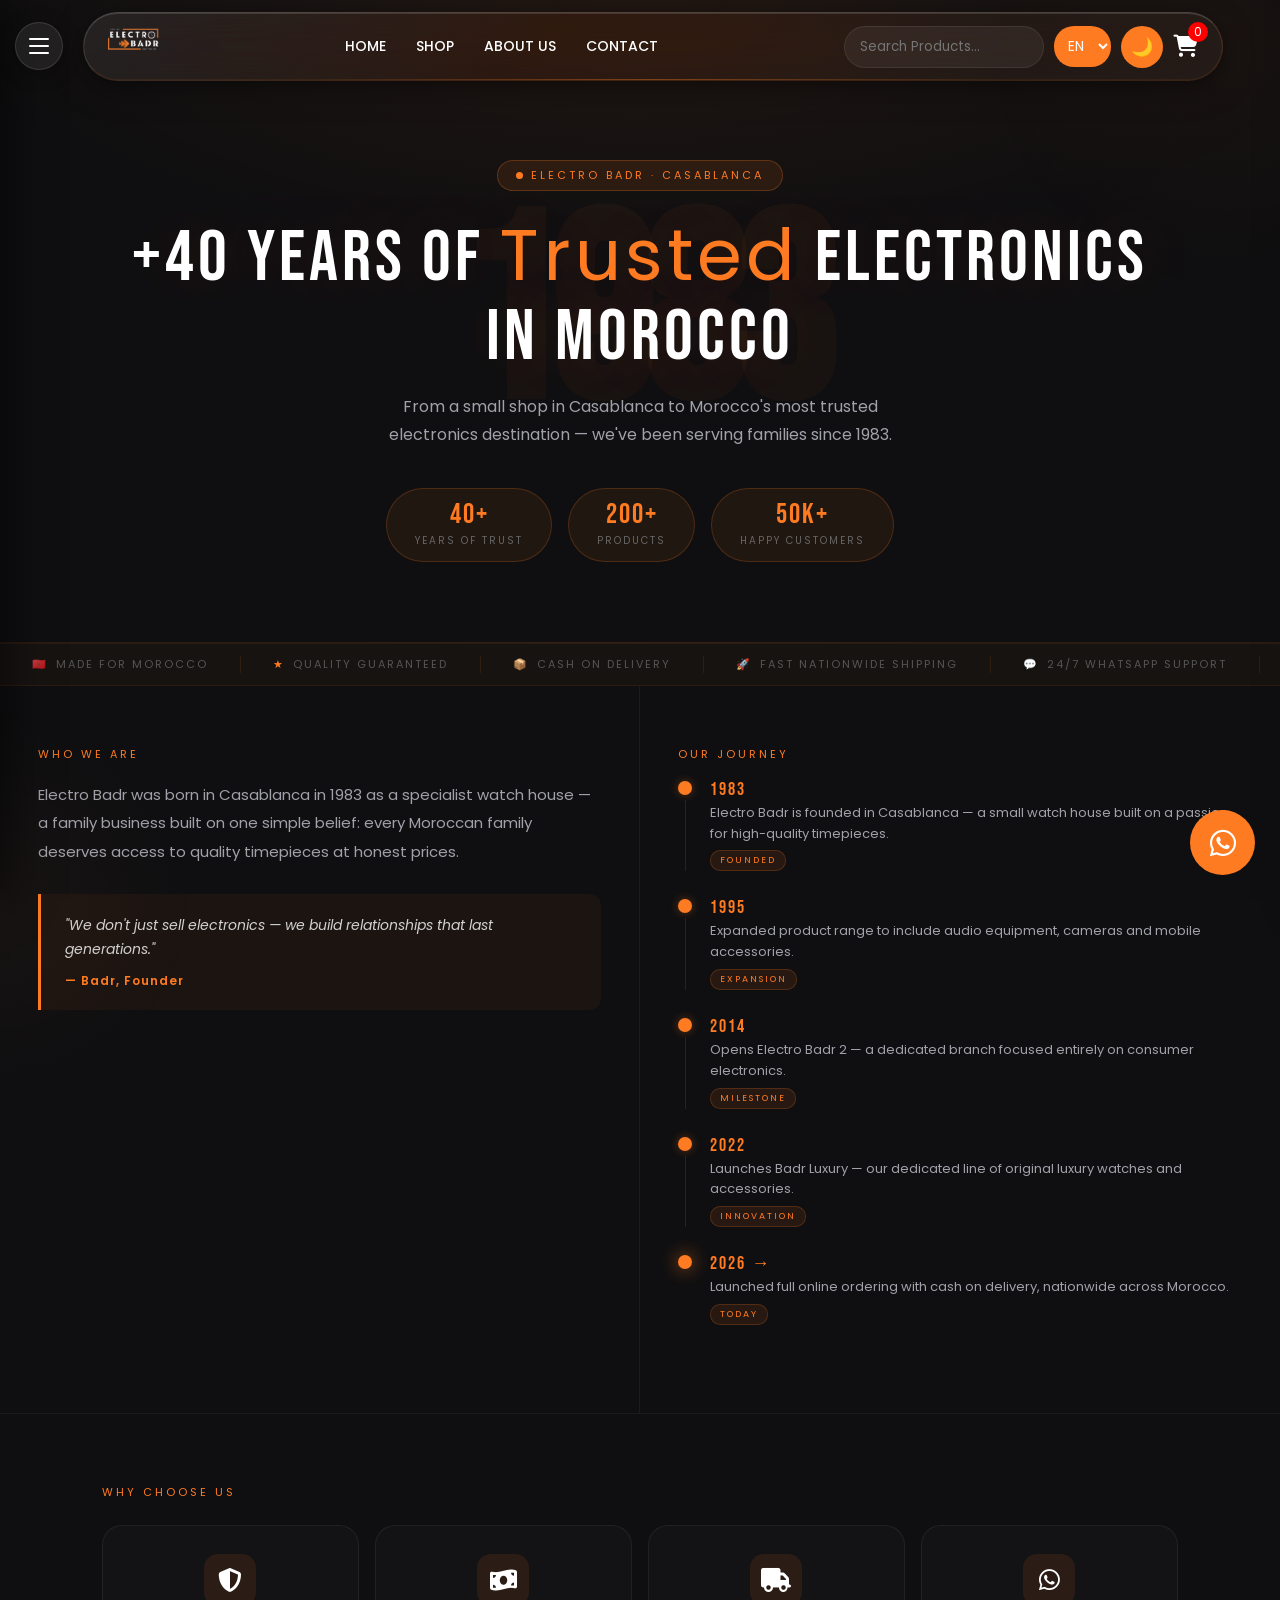
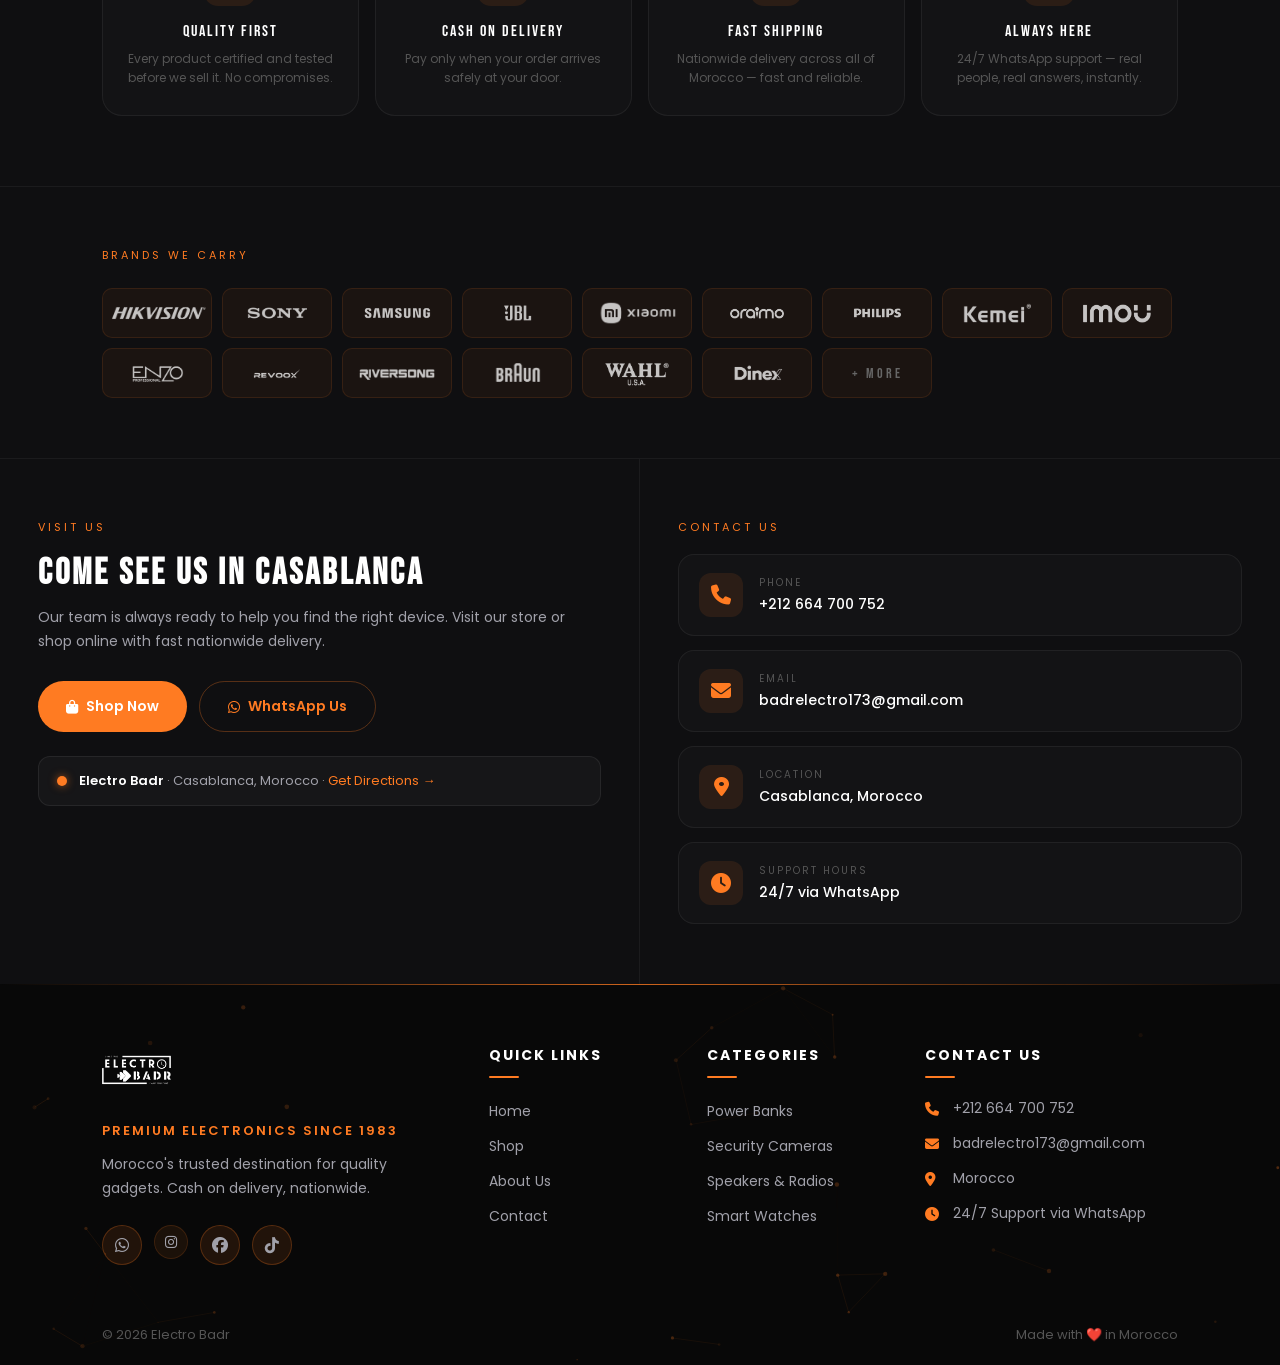
==== commit 743dd911: "site modifications" ====
--- a/aboutus.html
+++ b/aboutus.html
@@ -65,9 +65,11 @@
     .ab-val-desc { font-size:12px; color:#555; line-height:1.6; }
     .ab-brands { padding:60px 8%; border-bottom:1px solid rgba(255,255,255,0.05); }
     .ab-brands-grid { display:flex; flex-wrap:wrap; gap:10px; margin-top:24px; }
-    .ab-brand-chip { background:rgba(255,123,34,0.05); border:1px solid rgba(255,123,34,0.12); border-radius:10px; padding:10px 20px; font-family:'Bebas Neue',sans-serif; font-size:14px; letter-spacing:3px; color:#666; transition:background .3s ease,border-color .3s ease,color .3s ease,transform .3s ease; opacity:0; transform:scale(0.8); }
-    .ab-brand-chip.chip-visible { opacity:1; transform:scale(1); transition:background .3s ease,border-color .3s ease,color .3s ease,transform .4s cubic-bezier(.22,.61,.36,1),opacity .4s ease; }
-    .ab-brand-chip:hover { background:rgba(255,123,34,0.12); border-color:rgba(255,123,34,0.35); color:#ff7b22; transform:translateY(-3px) scale(1.05); }
+    .ab-brand-chip { background:rgba(255,123,34,0.05); border:1px solid rgba(255,123,34,0.12); border-radius:10px; padding:10px 20px; font-family:'Bebas Neue',sans-serif; font-size:14px; letter-spacing:3px; color:#666; transition:background .3s ease,border-color .3s ease,color .3s ease,transform .3s ease; opacity:0; transform:scale(0.8); width:110px; height:50px; display:flex; align-items:center; justify-content:center; }
+.ab-brand-chip.chip-visible { opacity:1; transform:scale(1); transition:background .3s ease,border-color .3s ease,color .3s ease,transform .4s cubic-bezier(.22,.61,.36,1),opacity .4s ease; }
+.ab-brand-chip:hover { background:rgba(255,123,34,0.12); border-color:rgba(255,123,34,0.35); color:#ff7b22; transform:translateY(-3px) scale(1.05); }
+.ab-brand-chip img { max-width:100%; max-height:100%; width:auto; height:auto; object-fit:contain; filter:brightness(0) invert(1); opacity:0.75; transition:opacity .3s ease, filter .3s ease, transform .3s ease; }
+.ab-brand-chip:hover img { opacity:1; filter:brightness(0) invert(1) sepia(1) saturate(5) hue-rotate(5deg); transform:scale(1.05); }
     .ab-cta { display:grid; grid-template-columns:1fr 1fr; gap:0; }
     .ab-cta-left { padding:60px 6%; border-right:1px solid rgba(255,255,255,0.05); }
     .ab-cta-title { font-family:'Bebas Neue',sans-serif; font-size:36px; letter-spacing:3px; color:white; margin-bottom:12px; line-height:1.1; }
@@ -103,7 +105,13 @@
       .ab-cta { grid-template-columns:1fr; }
       .ab-cta-left { border-right:none; border-bottom:1px solid rgba(255,255,255,0.05); }
     }
-
+body.light-mode .ab-hero h1 { color:#111; }
+body.light-mode .ab-story-text strong { color:#111; }
+body.light-mode .ab-val-name { color:#111; }
+body.light-mode .ab-cta-title { color:#111; }
+body.light-mode .ab-loc-text strong { color:#111; }
+body.light-mode .ab-contact-val { color:#111; }
+body.light-mode .ab-quote-text { color:#111; }
   </style>
 </head>
 <body>
@@ -126,7 +134,7 @@
     <p data-i18n="follow_us">FOLLOW US</p>
     <div class="hb-footer-socials">
       <a href="https://wa.me/212664700752" target="_blank" class="hb-soc"><i class="fab fa-whatsapp"></i></a>
-      <a href="#" class="hb-soc"><i class="fab fa-instagram"></i></a>
+      <a href="https://www.instagram.com/electrobadr00" target="_blank" class="hb-soc"><i class="fab fa-instagram"></i></a>
       <a href="#" class="hb-soc"><i class="fab fa-facebook"></i></a>
       <a href="#" class="hb-soc"><i class="fab fa-tiktok"></i></a>
     </div>
@@ -203,7 +211,7 @@
   <div class="ab-story-left">
     <p class="ab-section-label" data-i18n="ab_who">Who We Are</p>
     <p class="ab-story-text" data-i18n="ab_story">
-      Electro Badr was born in Casablanca in 1883 as a specialist watch house — a family business built on one simple belief: every Moroccan family deserves access to quality timepieces at honest prices.
+      Electro Badr was born in Casablanca in 1983 as a specialist watch house — a family business built on one simple belief: every Moroccan family deserves access to quality timepieces at honest prices.
     </p>
     <div class="ab-quote">
       <p class="ab-quote-text" data-i18n="ab_quote">"We don't just sell electronics — we build relationships that last generations."</p>
@@ -216,7 +224,7 @@
     <div class="ab-tl-item">
       <div class="ab-tl-track"><div class="ab-tl-dot"></div><div class="ab-tl-line"></div></div>
       <div>
-        <p class="ab-tl-year">1883</p>
+        <p class="ab-tl-year">1983</p>
         <p class="ab-tl-event" data-i18n="tl_1883">Electro Badr is founded in Casablanca — a small watch house built on a passion for high-quality timepieces.</p>
         <span class="ab-tl-tag" data-i18n="tl_tag_founded">Founded</span>
       </div>
@@ -286,22 +294,21 @@
 <!-- BRANDS -->
 <section class="ab-brands">
   <p class="ab-section-label" data-i18n="ab_brands">Brands We Carry</p>
-  <div class="ab-brands-grid">
-    <div class="ab-brand-chip">Hikvision</div>
-    <div class="ab-brand-chip">Sony</div>
-    <div class="ab-brand-chip">Samsung</div>
-    <div class="ab-brand-chip">JBL</div>
-    <div class="ab-brand-chip">Xiaomi</div>
-    <div class="ab-brand-chip">Oraimo</div>
-    <div class="ab-brand-chip">Philips</div>
-    <div class="ab-brand-chip">Kemei</div>
-    <div class="ab-brand-chip">Imou</div>
-    <div class="ab-brand-chip">Casio</div>
-    <div class="ab-brand-chip">Revoox</div>
-    <div class="ab-brand-chip">Riversong</div>
-    <div class="ab-brand-chip">Braun</div>
-    <div class="ab-brand-chip">Wahl</div>
-    <div class="ab-brand-chip">Dinex</div>
+    <div class="ab-brands-grid">
+    <div class="ab-brand-chip"><img src="IMAGES/Hikvision-logo.png" style="transform:scale(2);" alt="Hikvision" loading="lazy"></div>
+    <div class="ab-brand-chip"><img src="IMAGES/sony-logo.png" style="transform:scale(2);" alt="Sony" loading="lazy"></div>
+    <div class="ab-brand-chip"><img src="IMAGES/samsung_logo_PNG8.png"style="transform:scale(2);" alt="Samsung" loading="lazy"></div>
+    <div class="ab-brand-chip"><img src="IMAGES/jbl-2-logo.png" alt="JBL" loading="lazy"></div>
+    <div class="ab-brand-chip"><img src="IMAGES/Xiaomi-removebg-preview.png"style="transform:scale(1.5);" alt="Xiaomi" loading="lazy"></div>
+    <div class="ab-brand-chip"><img src="IMAGES/oraimo.png" alt="Oraimo" loading="lazy"></div>
+    <div class="ab-brand-chip"><img src="IMAGES/Phillips-Logo-2008.png" alt="Philips" loading="lazy"></div>
+    <div class="ab-brand-chip"><img src="IMAGES/kemei.png" alt="Kemei" loading="lazy"></div>
+    <div class="ab-brand-chip"><img src="IMAGES/imou-logo.png" alt="Imou" loading="lazy"></div>
+<div class="ab-brand-chip"><img src="IMAGES/enzo-removebg-preview.png" style="transform:scale(2);" alt="enzo" loading="lazy"></div>    <div class="ab-brand-chip"><img src="IMAGES/revoox-removebg-preview.png" alt="Revoox" loading="lazy"></div>
+    <div class="ab-brand-chip"><img src="IMAGES/riverrr-removebg-preview.png" style="transform:scale(3);" alt="Riversong" loading="lazy"></div>
+    <div class="ab-brand-chip"><img src="IMAGES/braunchat-removebg-preview.png" style="transform:scale(1.5);" alt="Braun" loading="lazy"></div>
+    <div class="ab-brand-chip"><img src="IMAGES/wahl-removebg-preview.png" alt="Wahl" loading="lazy"></div>
+    <div class="ab-brand-chip"><img src="IMAGES/dinex-removebg-preview.png" style="transform:scale(2.5);" alt="Dinex" loading="lazy"></div>
     <div class="ab-brand-chip" data-i18n="ab_more">+ More</div>
   </div>
 </section>
@@ -358,7 +365,7 @@
       <p class="footer-desc" data-i18n="footer_desc">Morocco's trusted destination for quality gadgets. Cash on delivery, nationwide.</p>
       <div class="footer-socials">
         <a href="https://wa.me/212664700752" target="_blank" class="fsocial"><i class="fab fa-whatsapp"></i></a>
-        <a href="#" class="fsocial"><i class="fab fa-instagram"></i></a>
+        <a href="https://www.instagram.com/electrobadr00" target="_blank" class="hb-soc"><i class="fab fa-instagram"></i></a>
         <a href="#" class="fsocial"><i class="fab fa-facebook"></i></a>
         <a href="#" class="fsocial"><i class="fab fa-tiktok"></i></a>
       </div>
--- a/style.css
+++ b/style.css
@@ -806,7 +806,7 @@
 .product-card p  { padding: 0 15px 15px; color: var(--gray); }
 .product-card .btn { margin: 15px; }
 .product-card .btn:hover { transform: translateY(-3px) scale(1.05); box-shadow: 0 10px 30px rgba(255,123,34,0.45); }
-
+.product-card .bs-price { color: #ff7b22; font-size: 20px; font-weight: 700; }
 /* ── REVIEWS ────────────────────────── */
 .reviews {
   padding: 100px 8%;
@@ -1133,17 +1133,6 @@
   transform: scale(1.15) translateY(-4px) rotate(8deg);
   animation: none;
   box-shadow: 0 12px 30px rgba(255,123,34,0.50), 0 0 40px rgba(255,123,34,0.20);
-}
-
-@keyframes whatsappPulse {
-  0%, 100% { box-shadow: 0 0 0 0 rgba(37,211,102,0.50), 0 4px 15px rgba(0,0,0,0.30); }
-  50%       { box-shadow: 0 0 0 12px rgba(37,211,102,0), 0 4px 15px rgba(0,0,0,0.30); }
-}
-
-.whatsapp-btn:hover {
-  transform: scale(1.15) translateY(-4px) rotate(8deg);
-  animation: none;
-  box-shadow: 0 12px 30px rgba(37,211,102,0.50), 0 0 40px rgba(37,211,102,0.20);
 }
 
 /* ── SCROLL REVEAL ──────────────────── */
@@ -1844,4 +1833,71 @@
   .footer-bottom { flex-direction: column; gap: 8px; text-align: center; }
   .footer-map-section { flex-direction: column; padding: 30px 6%; }
   .footer-map-canvas { width: 100%; height: 220px; }
+}
+@media (max-width: 480px) {
+  .navbar nav { display: none; }
+  .navbar {
+    flex-direction: row;
+    padding: 8px 14px;
+    gap: 8px;
+    top: 8px;
+    width: 94%;
+  }
+  .logo img { height: 32px; }
+  .nav-actions { gap: 6px; }
+  .search-bar { width: 90px; padding: 8px 10px; font-size: 13px; }
+  .search-bar:focus { width: 130px; }
+  #languageSwitcher { padding: 6px; font-size: 12px; }
+  #theme-toggle { width: 32px; height: 32px; font-size: 14px; }
+  .cart-icon { font-size: 18px; }
+  #cart-count { width: 16px; height: 16px; font-size: 10px; top: -6px; right: -8px; }
+  .logo { margin-left: 40px; }
+
+}
+body.light-mode .modal-field input,
+body.light-mode .modal-field textarea { background:#f7f7f7; color:#111; border:1px solid rgba(0,0,0,0.10); }
+body.light-mode .modal-field input:focus,
+body.light-mode .modal-field textarea:focus { background:#ffffff; border-color:rgba(255,123,34,0.50); }
+
+body.light-mode .modal-field input,
+body.light-mode .modal-field textarea,
+body.light-mode .modal-field select { background:#f7f7f7; color:#111; border:1px solid rgba(0,0,0,0.10); }
+body.light-mode .modal-field input:focus,
+body.light-mode .modal-field textarea:focus,
+body.light-mode .modal-field select:focus { background:#ffffff; border-color:rgba(255,123,34,0.50); }
+.privacy-popup {
+  position: fixed;
+  bottom: 24px;
+  left: 24px;
+  max-width: 340px;
+  background: var(--dark-card);
+  border: 1px solid rgba(255,123,34,0.20);
+  border-radius: 16px;
+  padding: 20px;
+  box-shadow: 0 20px 50px rgba(0,0,0,0.45);
+  z-index: 100000;
+  transform: translateY(30px);
+  opacity: 0;
+  pointer-events: none;
+  transition: transform .4s cubic-bezier(.22,.61,.36,1), opacity .4s ease;
+}
+.privacy-popup.active { transform: translateY(0); opacity: 1; pointer-events: auto; }
+.privacy-popup-text { font-size: 13px; line-height: 1.6; color: var(--gray); margin-bottom: 16px; padding-right: 10px; }
+.privacy-popup-actions { display: flex; gap: 10px; justify-content: flex-end; flex-wrap: wrap; }
+.privacy-btn-no, .privacy-btn-accept { padding: 9px 20px; border-radius: 20px; font-size: 13px; font-weight: 600; border: none; cursor: pointer; transition: transform .2s ease, background .2s ease; }
+.privacy-btn-no { background: rgba(161,161,170,0.15); color: var(--gray); }
+.privacy-btn-no:hover { background: rgba(161,161,170,0.25); }
+.privacy-btn-accept { background: var(--orange); color: white; }
+.privacy-btn-accept:hover { background: var(--orange-hover); transform: translateY(-2px); }
+.privacy-popup-close { display: none; position: absolute; top: 10px; right: 14px; background: none; border: none; color: var(--gray); font-size: 16px; cursor: pointer; padding: 4px; transition: color .2s ease; }
+.privacy-popup-close:hover { color: var(--orange); }
+.privacy-popup.show-close .privacy-popup-close { display: block; }
+body[dir="rtl"] .privacy-popup-close { right: auto; left: 14px; }
+body.light-mode .privacy-popup { background: var(--light-card); border-color: rgba(255,123,34,0.25); box-shadow: 0 20px 50px rgba(0,0,0,0.15); }
+body.light-mode .privacy-popup-text { color: #555; }
+body.light-mode .privacy-btn-no { background: rgba(0,0,0,0.06); color: #555; }
+body.light-mode .privacy-btn-no:hover { background: rgba(0,0,0,0.10); }
+
+@media (max-width: 480px) {
+  .privacy-popup { left: 12px; right: 12px; bottom: 12px; max-width: none; }
 }
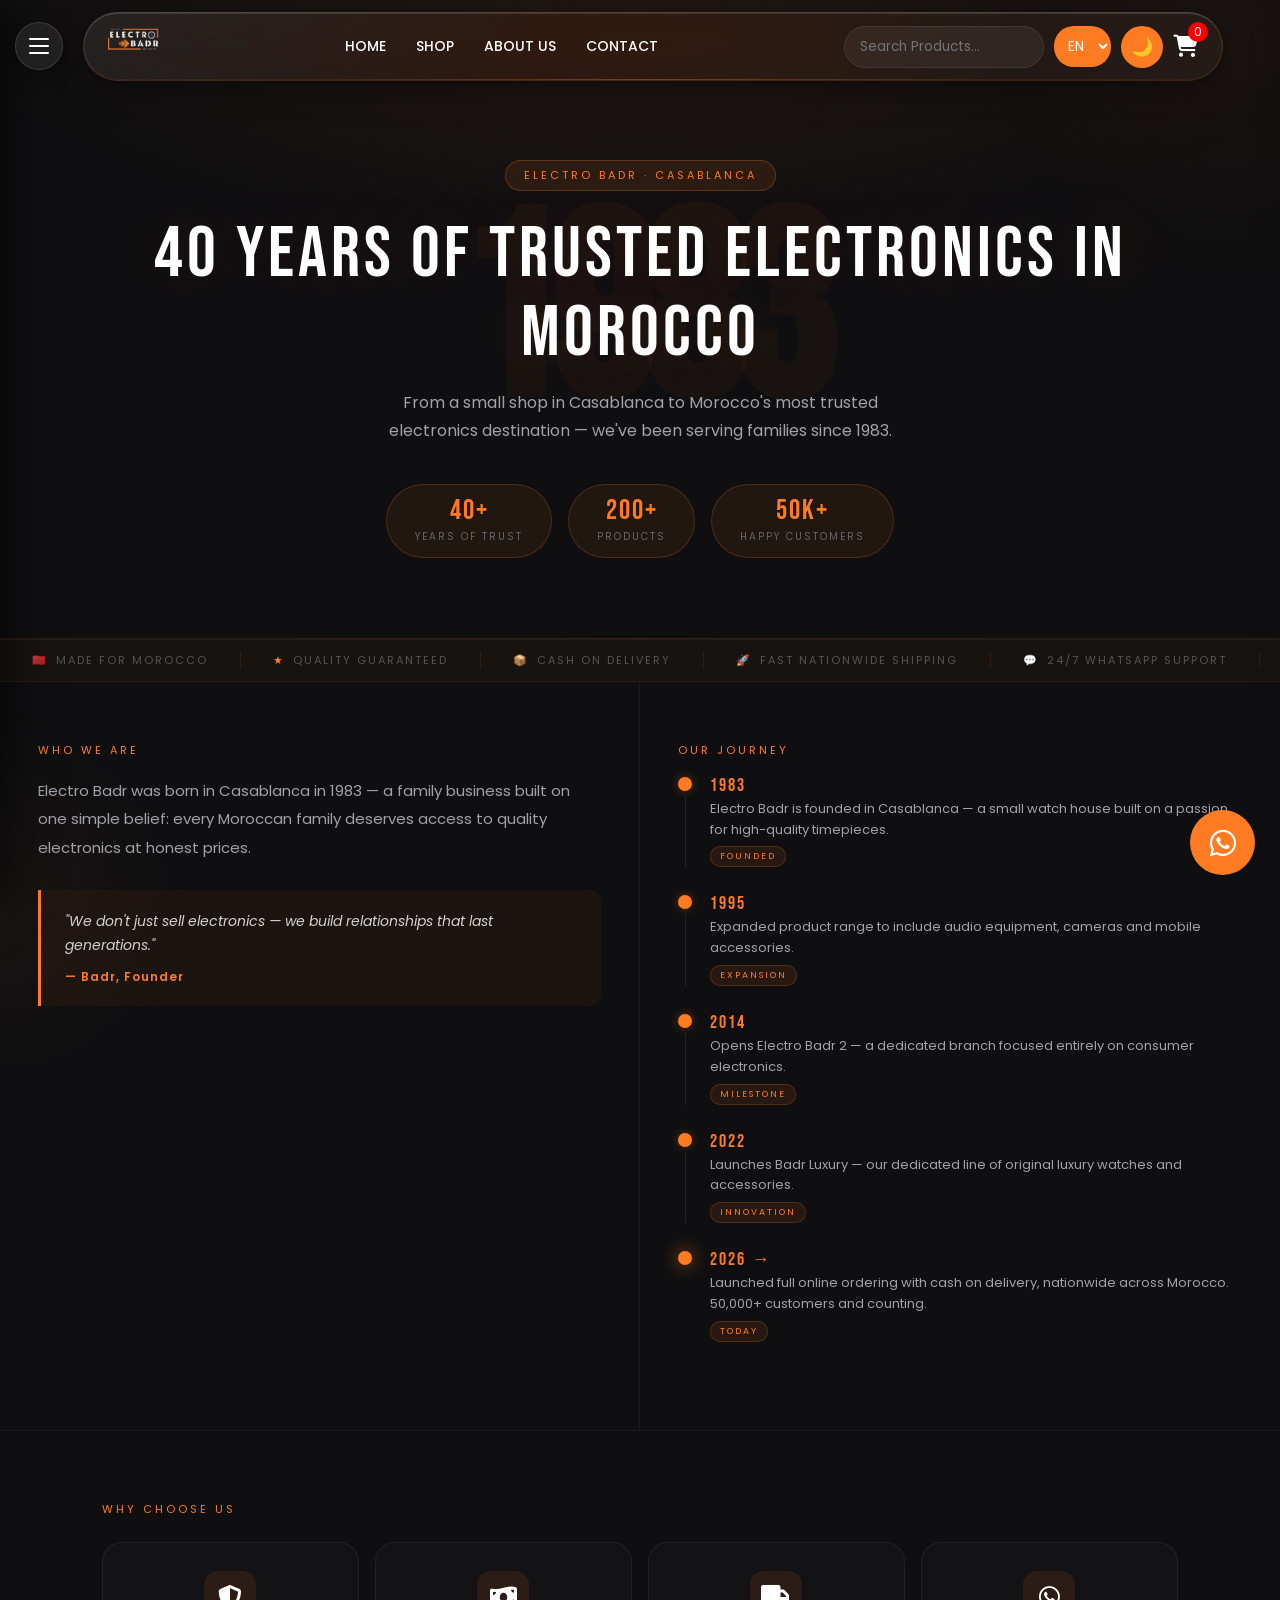
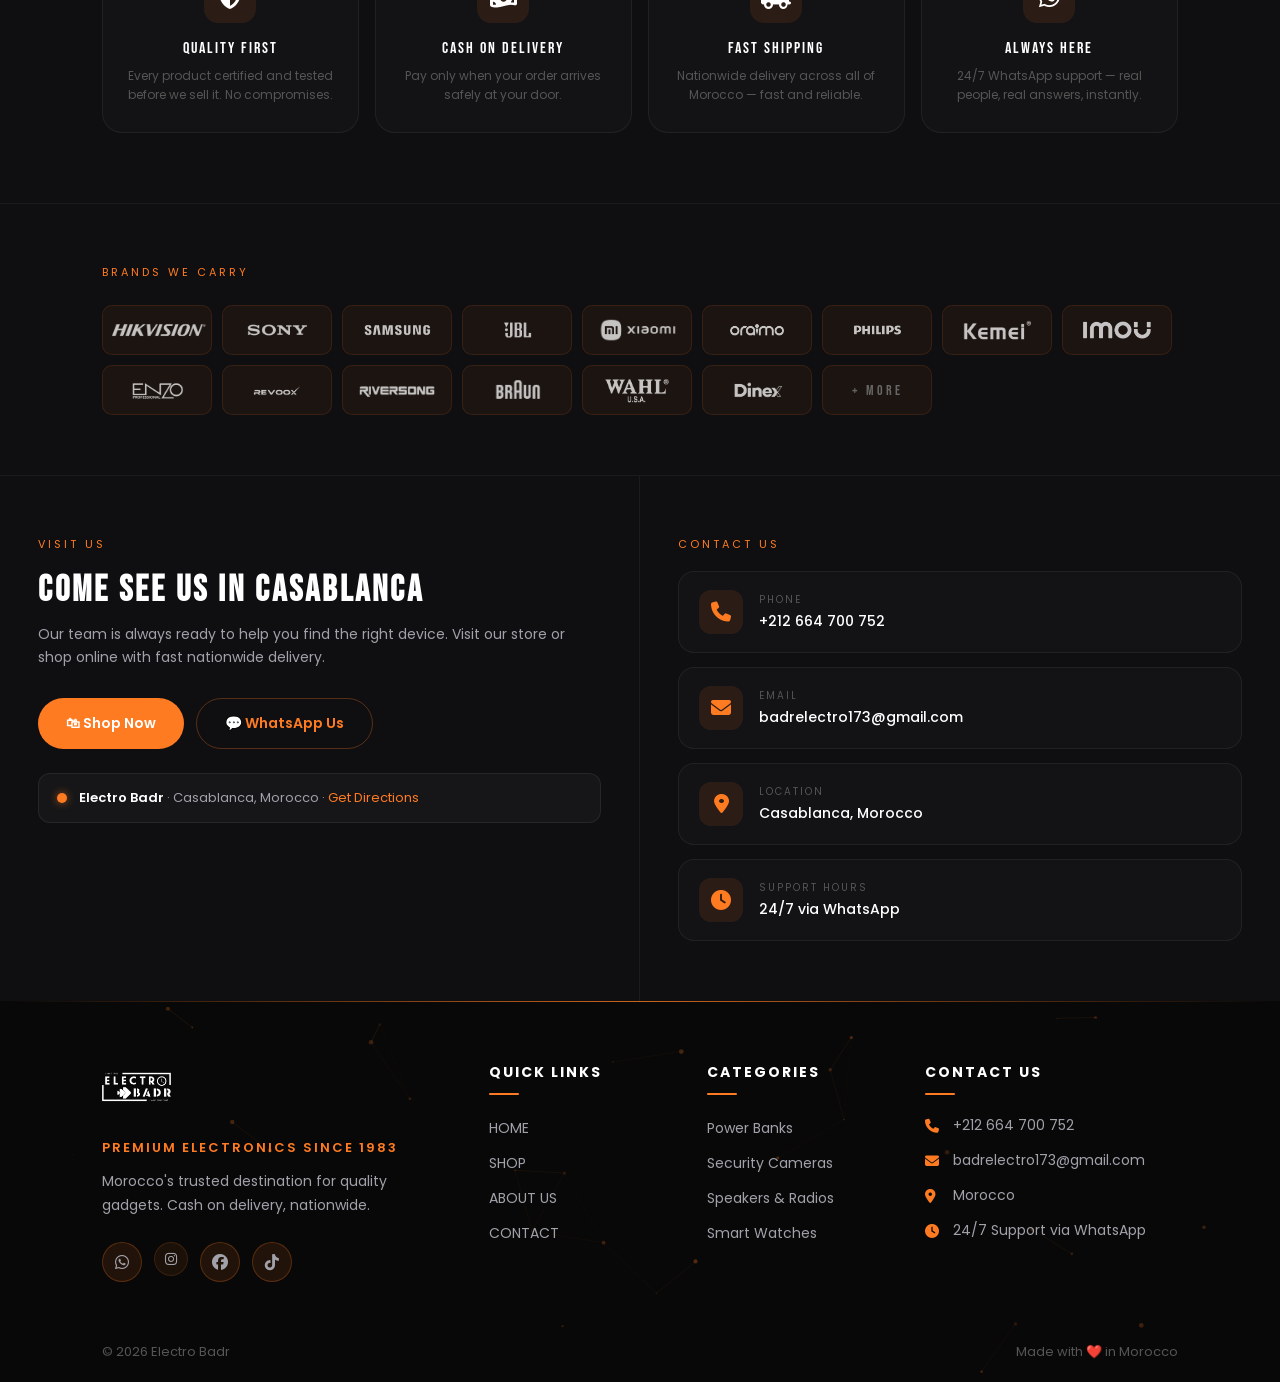
==== commit 2dc37695: "pictures modified" ====
--- a/aboutus.html
+++ b/aboutus.html
@@ -123,7 +123,7 @@
 </button>
 <div class="hb-overlay" id="hbOverlay"></div>
 <div class="hb-menu" id="hbMenu">
-  <div class="hb-menu-logo"><img src="IMAGES/logoblack-removebg.png" alt="Electro Badr"></div>
+  <div class="hb-menu-logo"><img src="IMAGES/logoblack-removebg.png"style="transform:scale(1.3);" alt="Electro Badr"></div>
   <div class="hb-menu-links">
     <a href="index.html" class="hb-link" data-page="index"><div class="hb-link-icon"><i class="fas fa-home"></i></div><span data-i18n="home">Home</span></a>
     <a href="shop.html" class="hb-link" data-page="shop"><div class="hb-link-icon"><i class="fas fa-shopping-bag"></i></div><span data-i18n="shop">Shop</span></a>
--- a/style.css
+++ b/style.css
@@ -757,8 +757,7 @@
 
 .products-preview h2 {
   text-align: center; margin-bottom: 50px; font-size: 40px;
-  position: relative; display: inline-block;
-  left: 50%; transform: translateX(-50%);
+  position: relative;
   z-index: 1;
 }
 
@@ -816,8 +815,7 @@
 
 .reviews h2 {
   text-align: center; margin-bottom: 50px; font-size: 40px;
-  position: relative; display: inline-block;
-  left: 50%; transform: translateX(-50%);
+  position: relative;
   z-index: 1;
 }
 
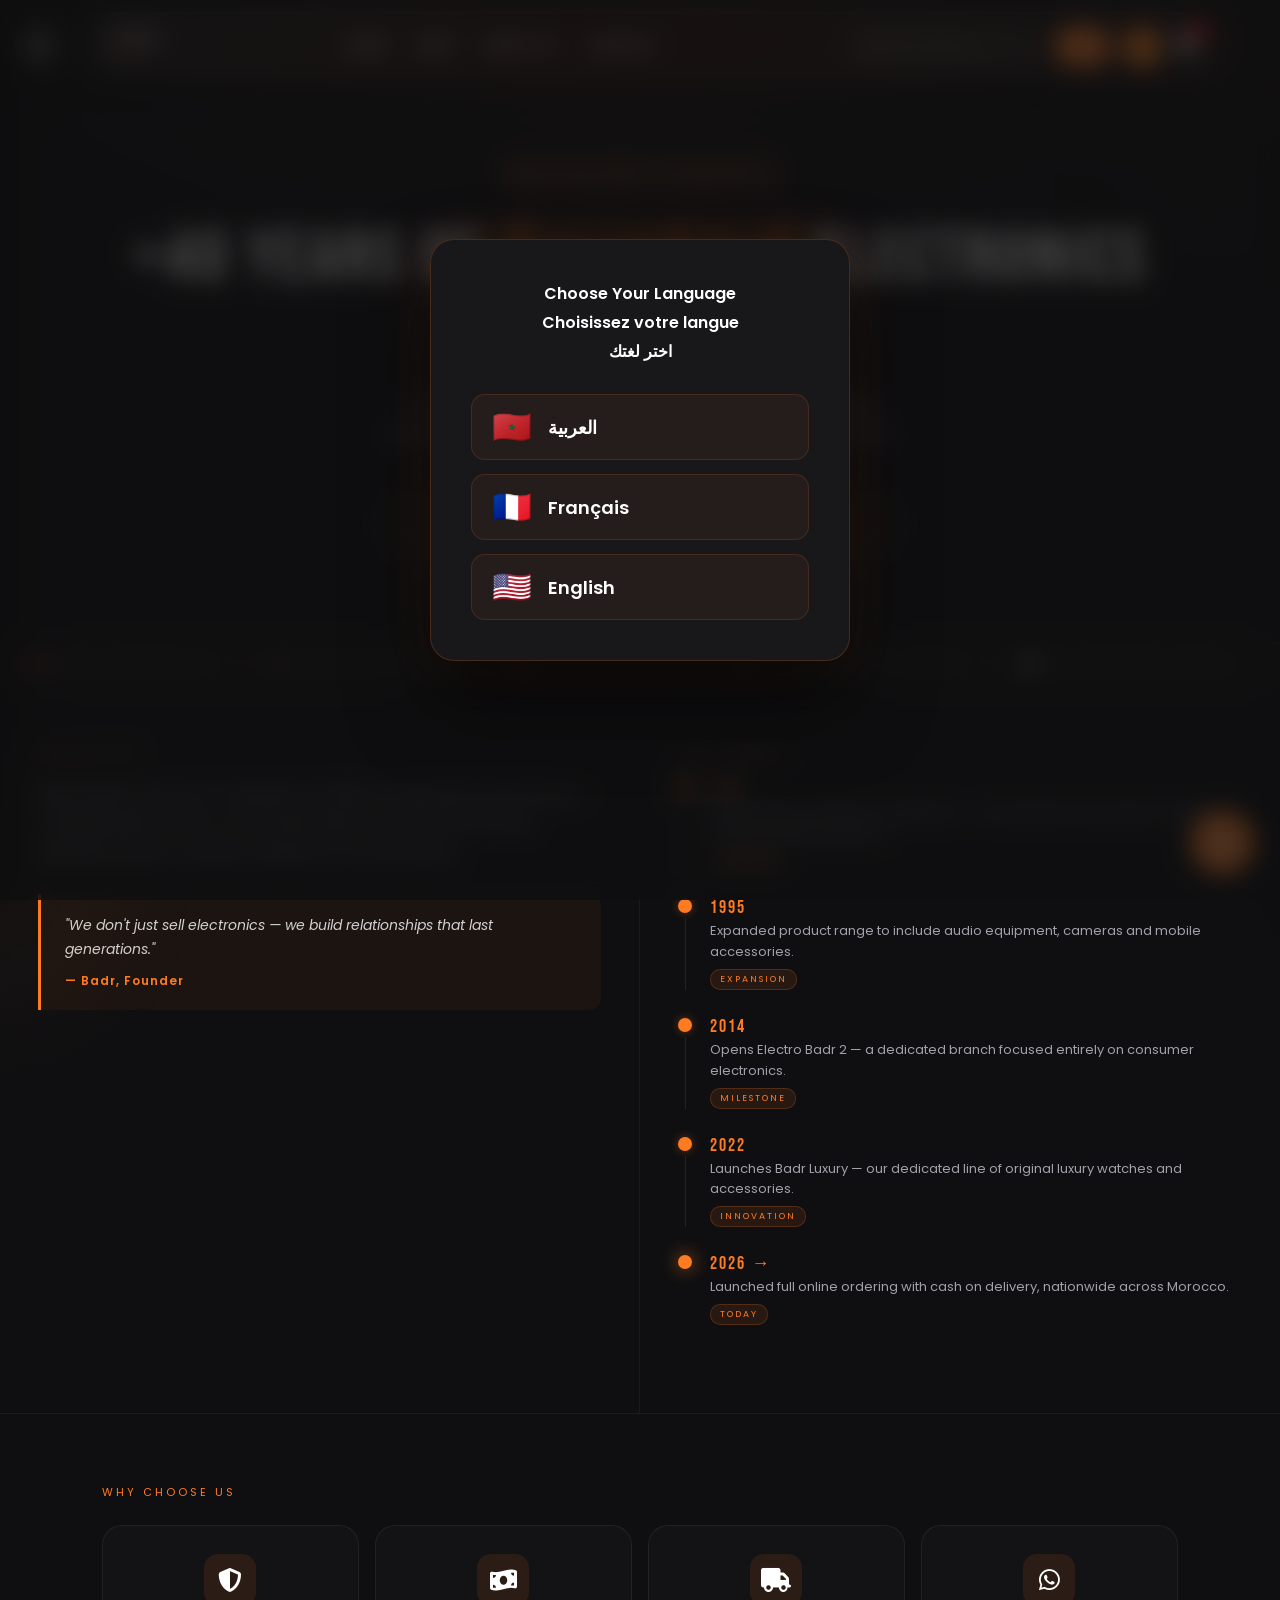
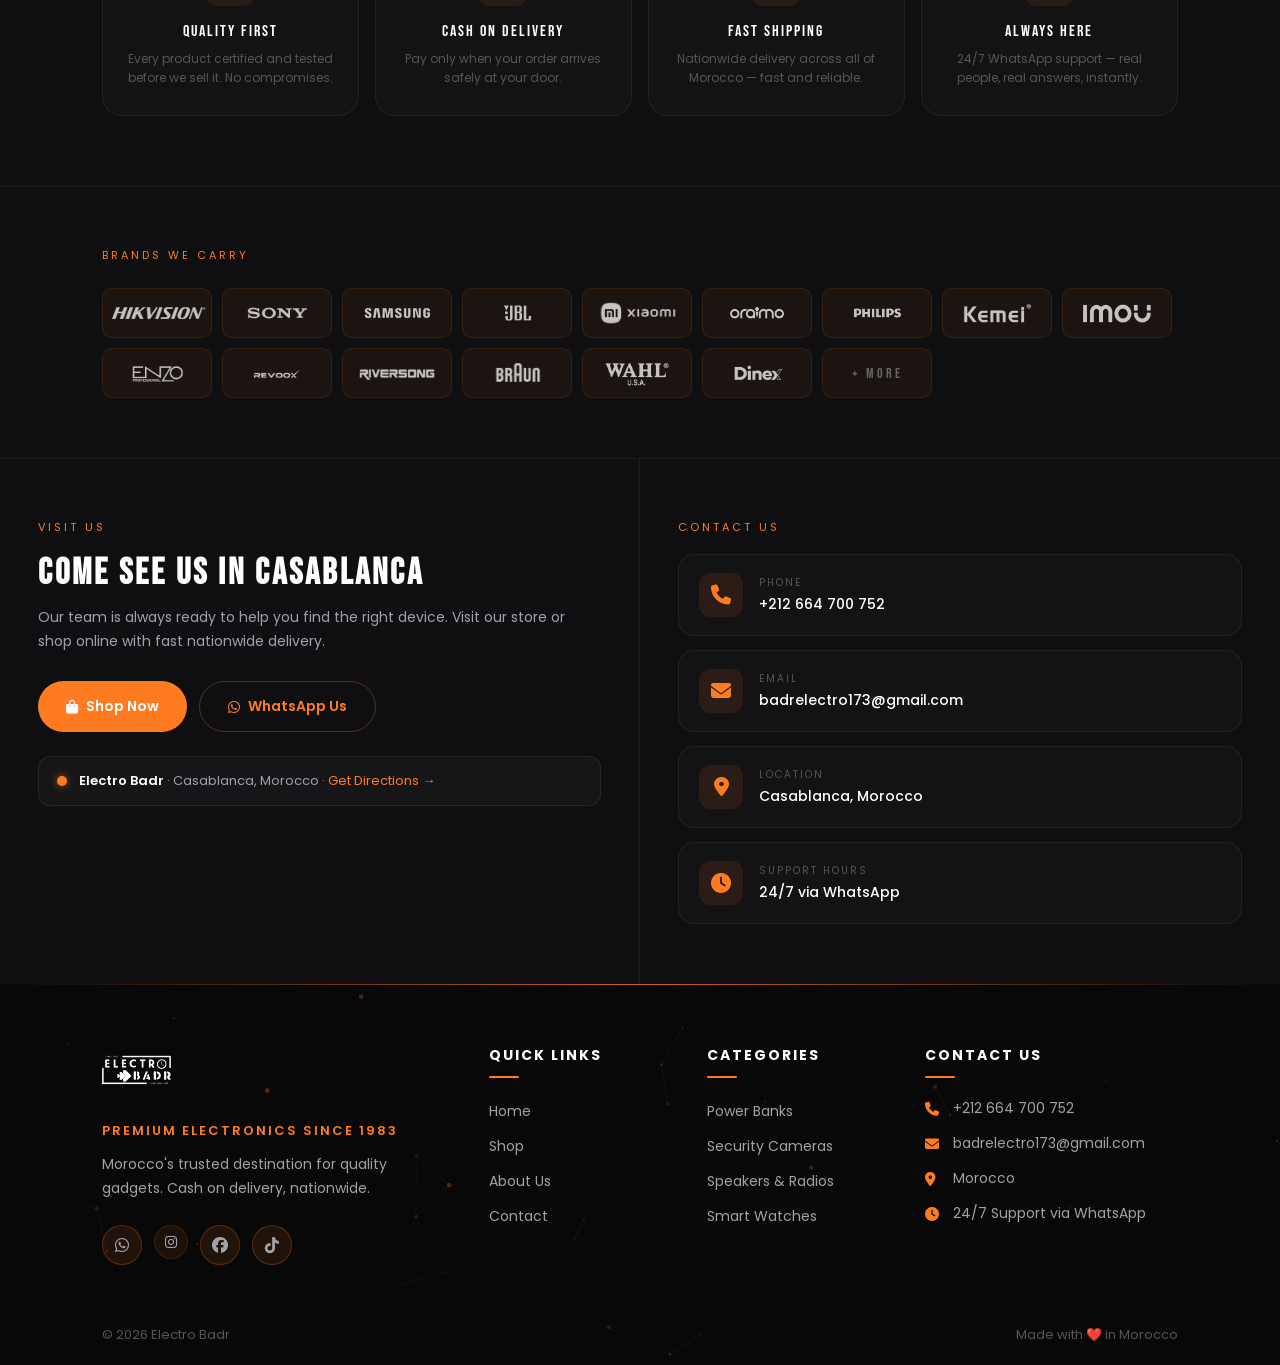
==== commit 6dc463a3: "lang selection" ====
--- a/aboutus.html
+++ b/aboutus.html
@@ -536,7 +536,26 @@
   animate();
 })();
 </script>
-
+<!-- LANGUAGE SELECTOR (first visit only) -->
+<div class="lang-select-overlay" id="langSelectOverlay">
+  <div class="lang-select-box">
+    <p class="lang-select-title">Choose Your Language<br>Choisissez votre langue<br>اختر لغتك</p>
+    <div class="lang-select-options">
+      <button class="lang-select-option" data-lang="ar">
+        <span class="lang-select-flag">🇲🇦</span>
+        <span class="lang-select-name">العربية</span>
+      </button>
+      <button class="lang-select-option" data-lang="fr">
+        <span class="lang-select-flag">🇫🇷</span>
+        <span class="lang-select-name">Français</span>
+      </button>
+      <button class="lang-select-option" data-lang="en">
+        <span class="lang-select-flag">🇺🇸</span>
+        <span class="lang-select-name">English</span>
+      </button>
+    </div>
+  </div>
+</div>
 <!-- CURSOR — MUST BE ABSOLUTE LAST -->
 <div class="hero-cursor-dot" id="heroCursorDot"></div>
 
--- a/style.css
+++ b/style.css
@@ -1898,4 +1898,51 @@
 
 @media (max-width: 480px) {
   .privacy-popup { left: 12px; right: 12px; bottom: 12px; max-width: none; }
-}+}
+.lang-select-overlay {
+  position: fixed;
+  inset: 0;
+  background: rgba(15,15,17,0.75);
+  backdrop-filter: blur(12px);
+  -webkit-backdrop-filter: blur(12px);
+  z-index: 500000;
+  display: none;
+  align-items: center;
+  justify-content: center;
+  padding: 20px;
+}
+.lang-select-overlay.active { display: flex; }
+@keyframes langSelectDrop {
+  from { opacity: 0; transform: translateY(-30px) scale(0.95); }
+  to   { opacity: 1; transform: translateY(0) scale(1); }
+}
+.lang-select-box {
+  background: #18181b;
+  border: 1px solid rgba(255,123,34,0.20);
+  border-radius: 24px;
+  padding: 40px;
+  max-width: 420px;
+  width: 100%;
+  text-align: center;
+  box-shadow: 0 40px 80px rgba(0,0,0,0.60), 0 0 60px rgba(255,123,34,0.10);
+  animation: langSelectDrop .5s cubic-bezier(.22,.61,.36,1) forwards;
+}
+.lang-select-title { color: white; font-size: 16px; font-weight: 600; line-height: 1.8; margin-bottom: 28px; }
+.lang-select-options { display: flex; flex-direction: column; gap: 14px; }
+.lang-select-option {
+  display: flex; align-items: center; gap: 16px;
+  padding: 16px 20px;
+  background: rgba(255,123,34,0.06);
+  border: 1px solid rgba(255,123,34,0.15);
+  border-radius: 14px;
+  cursor: pointer;
+  transition: transform .3s cubic-bezier(.22,.61,.36,1), background .3s ease, border-color .3s ease;
+}
+.lang-select-option:hover { background: rgba(255,123,34,0.14); border-color: rgba(255,123,34,0.40); transform: translateY(-3px); }
+.lang-select-flag { font-size: 32px; line-height: 1; }
+.lang-select-name { color: white; font-size: 18px; font-weight: 600; }
+
+body.light-mode .lang-select-box { background: #ffffff; }
+body.light-mode .lang-select-title { color: #111; }
+body.light-mode .lang-select-name { color: #111; }
+body.light-mode .lang-select-option { background: rgba(255,123,34,0.05); }
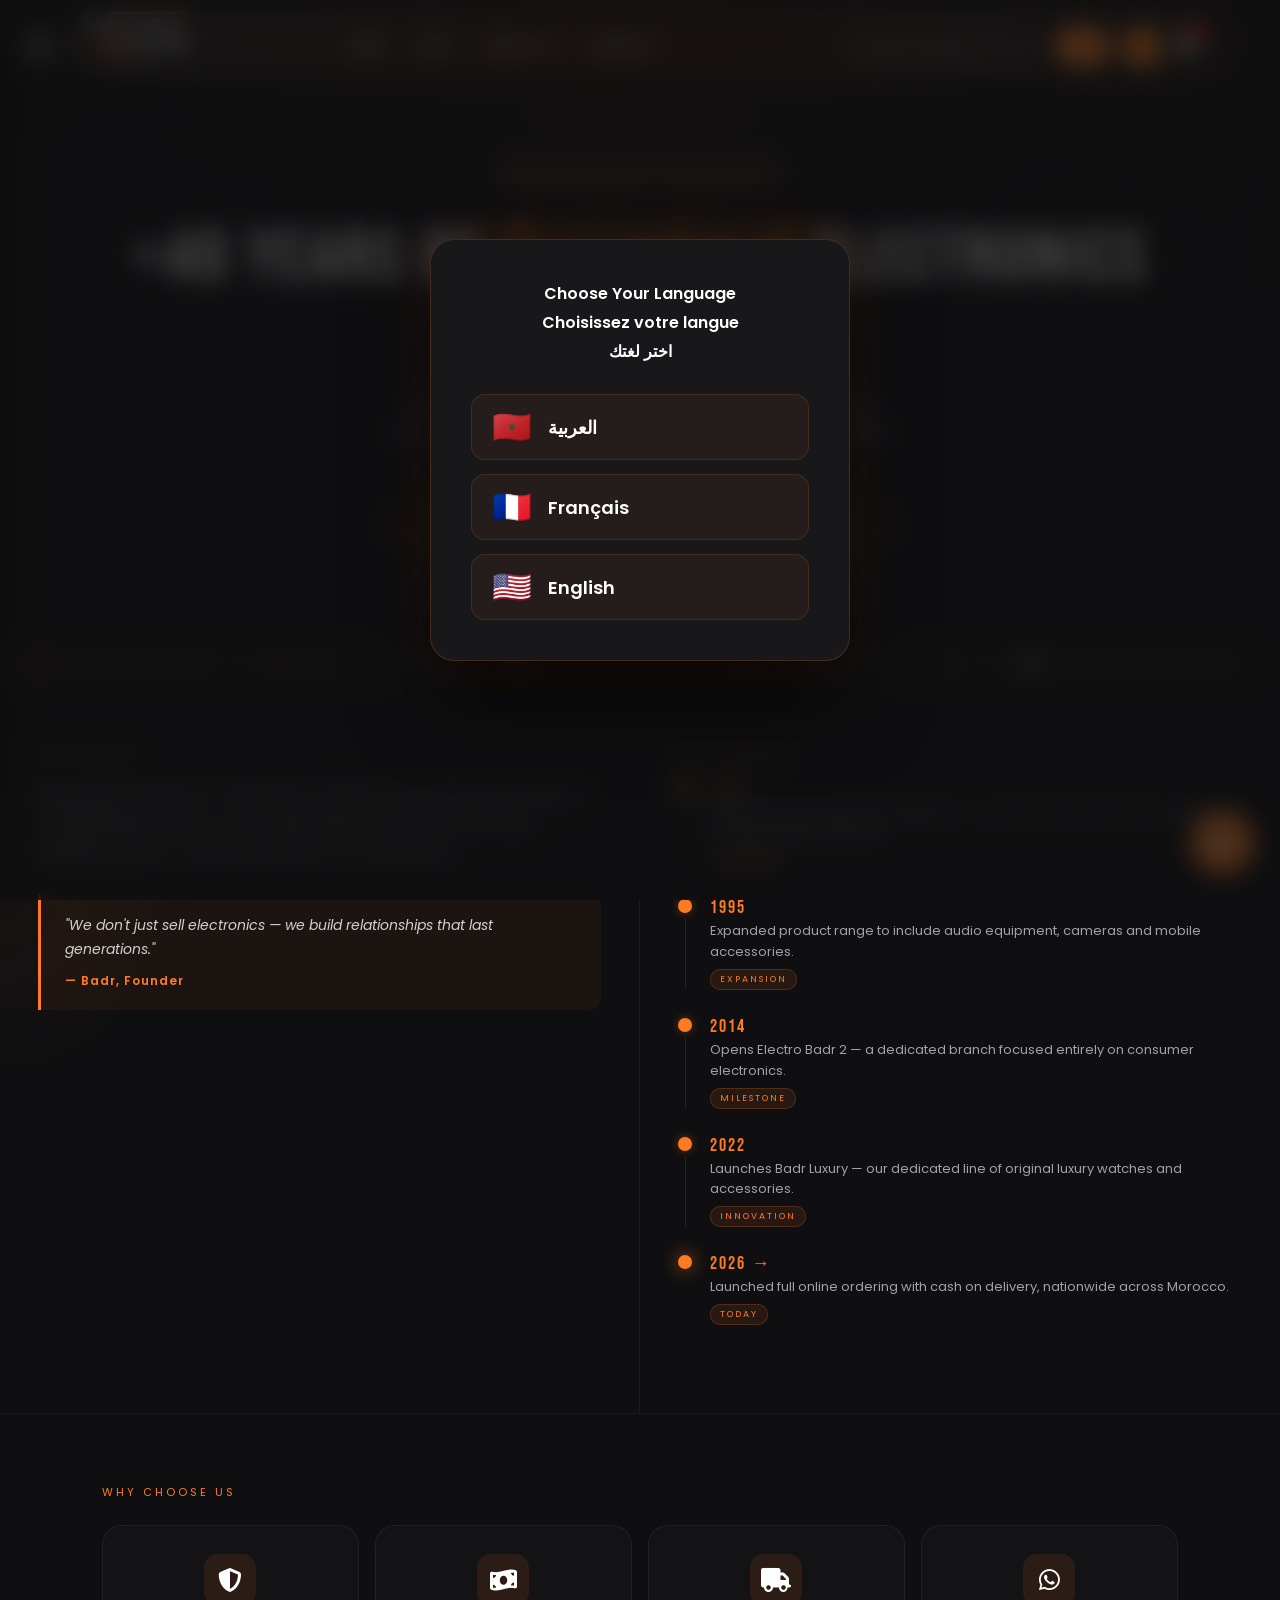
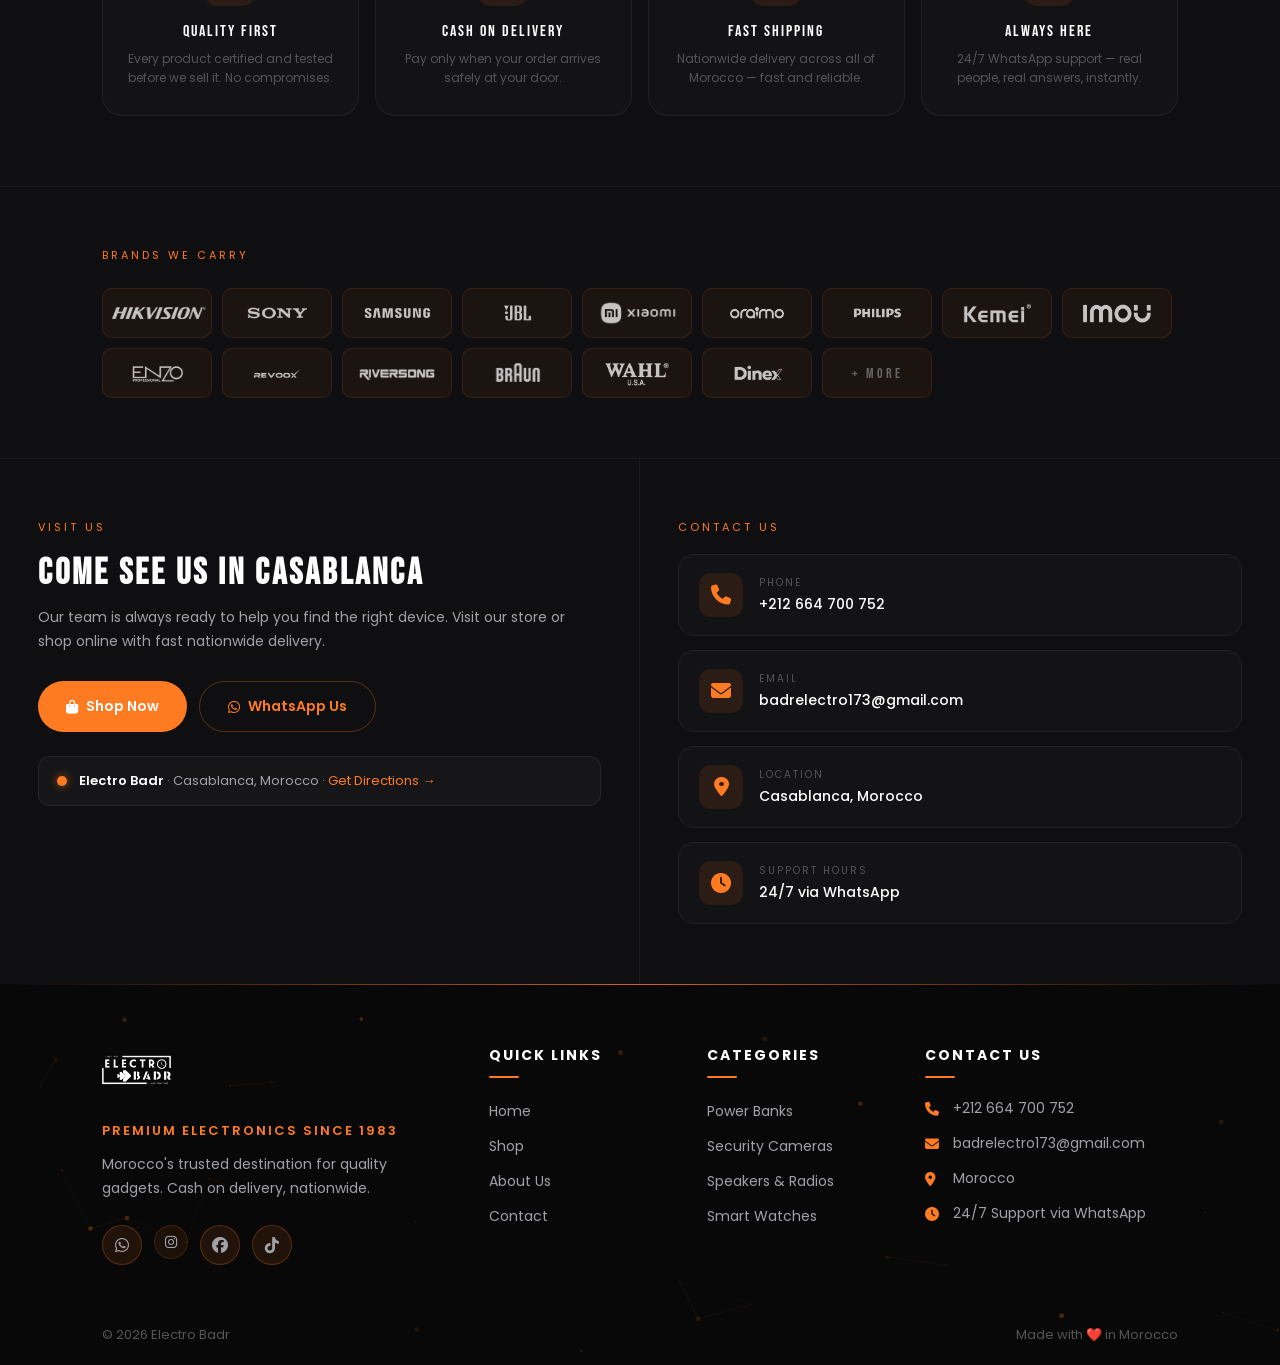
==== commit b48c23fa: "logomod" ====
--- a/aboutus.html
+++ b/aboutus.html
@@ -143,7 +143,7 @@
 
 <!-- NAVBAR -->
 <header class="navbar">
-  <div class="logo"><a href="index.html"><img src="IMAGES/logoblack-removebg.png" alt="Electro Badr"></a></div>
+  <div class="logo"><a href="index.html"><img src="IMAGES/logoblack-removebg.png" style="transform:scale(2.2);" alt="Electro Badr"></a></div>
   <nav>
     <a href="index.html" id="nav-home">HOME</a>
     <a href="shop.html" id="nav-shop">SHOP</a>
--- a/style.css
+++ b/style.css
@@ -1,7 +1,7 @@
 /* ===================================
    ELECTRO BADR — FINAL CSS
 =================================== */
-
+@import url('https://fonts.googleapis.com/css2?family=Bebas+Neue&display=swap');
 :root {
   --orange:       #ff7b22;
   --orange-hover: #ff944d;
@@ -1250,7 +1250,7 @@
 /* ── CATEGORY LINKS ─────────────────── */
 .cat-link { text-decoration: none; color: white; display: block; }
 
-.cat-arrow {
+.product-card .cat-arrow {
   padding: 0 15px 15px;
   color: var(--orange);
   font-weight: 600;
@@ -1834,24 +1834,48 @@
 }
 @media (max-width: 480px) {
   .navbar nav { display: none; }
-  .navbar {
-    flex-direction: row;
-    padding: 8px 14px;
-    gap: 8px;
-    top: 8px;
-    width: 94%;
-  }
-  .logo img { height: 32px; }
+  .navbar { flex-direction: row; padding: 8px 14px; gap: 8px; top: 8px; width: 82%; }
+  .logo img { height: 25px; }
+  .logo { margin-left: 30px; }
   .nav-actions { gap: 6px; }
-  .search-bar { width: 90px; padding: 8px 10px; font-size: 13px; }
-  .search-bar:focus { width: 130px; }
+  .search-bar { width: 65px; padding: 8px 8px; font-size: 12px; }
+  .search-bar:focus { width: 100px; }
   #languageSwitcher { padding: 6px; font-size: 12px; }
   #theme-toggle { width: 32px; height: 32px; font-size: 14px; }
   .cart-icon { font-size: 18px; }
   #cart-count { width: 16px; height: 16px; font-size: 10px; top: -6px; right: -8px; }
-  .logo { margin-left: 40px; }
-
-}
+
+  .hamburger-btn { left: 2px; width: 38px; height: 38px; }
+  .hb-line { width: 16px; }
+   
+  .bestsellers-track .shop-card { width: 240px; }
+  .discount-badge { top: 8px; left: 8px; font-size: 11px; padding: 3px 8px; }
+  .old-price { font-size: 12px; margin-left: 5px; }
+    .hero-hover-buttons { gap: 10px; }
+  .hero-hover-btn { padding: 10px 18px; font-size: 0.75rem; gap: 6px; }
+
+    .products-grid { grid-template-columns: 1fr 1fr; gap: 12px; }
+  .product-card img { height: 120px; }
+  .product-card h3 { padding: 10px; font-size: 14px; }
+  .product-card p { padding: 0 10px 10px; font-size: 11px; }
+
+  .shop-card-img { height: 130px; }
+  .shop-card-body { padding: 12px; }
+  .shop-card-body h3 { font-size: 14px; letter-spacing: 1px; }
+  .shop-card-body .price { font-size: 15px; }
+  .shop-card-body .desc { font-size: 11px; line-height: 1.4; margin-bottom: 12px; }
+  .shop-card-actions { flex-direction: column; gap: 6px; }
+  .btn-cart, .btn-order { padding: 9px; font-size: 11px; }
+}
+
+.product-detail-img-wrap { grid-column: 1; grid-row: 1; }
+.product-detail-dots { grid-column: 1; grid-row: 2; }
+.product-detail-thumbs { grid-column: 1; grid-row: 3; }
+.product-detail-info { grid-column: 2; grid-row: 1 / span 3; }
+
+
+
+
 body.light-mode .modal-field input,
 body.light-mode .modal-field textarea { background:#f7f7f7; color:#111; border:1px solid rgba(0,0,0,0.10); }
 body.light-mode .modal-field input:focus,
@@ -1916,6 +1940,18 @@
   from { opacity: 0; transform: translateY(-30px) scale(0.95); }
   to   { opacity: 1; transform: translateY(0) scale(1); }
 }
+.delivery-fee-note {
+  background: rgba(255,123,34,0.10);
+  border: 1px solid rgba(255,123,34,0.30);
+  border-radius: 12px;
+  padding: 12px 16px;
+  margin-bottom: 14px;
+  color: #ff7b22;
+  font-weight: 700;
+  font-size: 15px;
+  text-align: center;
+  display: none;
+}
 .lang-select-box {
   background: #18181b;
   border: 1px solid rgba(255,123,34,0.20);
@@ -1945,4 +1981,172 @@
 body.light-mode .lang-select-box { background: #ffffff; }
 body.light-mode .lang-select-title { color: #111; }
 body.light-mode .lang-select-name { color: #111; }
-body.light-mode .lang-select-option { background: rgba(255,123,34,0.05); }+body.light-mode .lang-select-option { background: rgba(255,123,34,0.05); }
+
+
+.bestsellers-wrap { position: relative; }
+.bs-arrow {
+  display: none;
+  position: absolute;
+  top: 50%;
+  transform: translateY(-50%);
+  z-index: 10;
+  width: 34px; height: 34px;
+  border-radius: 50%;
+  border: none;
+  background: rgba(255,123,34,0.90);
+  color: white;
+  font-size: 18px;
+  align-items: center;
+  justify-content: center;
+  box-shadow: 0 4px 14px rgba(0,0,0,0.35);
+  transition: transform .2s ease;
+}
+.bs-arrow:active { transform: translateY(-50%) scale(0.88); }
+.bs-arrow-left { left: 2px; }
+.bs-arrow-right { right: 2px; }
+
+@media (max-width: 480px) {
+  .bs-arrow { display: flex; }
+}
+
+/* ── ORDER MODAL SYSTEM (shared with shop.html) ── */
+.modal-overlay { display:none; position:fixed; inset:0; background:rgba(0,0,0,0.85); backdrop-filter:blur(10px); z-index:4000; align-items:flex-start; justify-content:center; padding:80px 20px 20px; overflow-y:auto; }
+.modal-overlay.active { display:flex; }
+.modal-box { background:#18181b; border-radius:24px; padding:40px; width:90%; max-width:500px; border:1px solid rgba(255,123,34,0.20); box-shadow:0 40px 80px rgba(0,0,0,0.60),0 0 60px rgba(255,123,34,0.08); position:relative; animation:modalDrop .5s cubic-bezier(.22,.61,.36,1) forwards; scrollbar-width:thin; scrollbar-color:rgba(255,123,34,0.40) transparent; flex-shrink:0; }
+.modal-box::-webkit-scrollbar { width:4px; }
+.modal-box::-webkit-scrollbar-track { background:transparent; }
+.modal-box::-webkit-scrollbar-thumb { background:rgba(255,123,34,0.40); border-radius:4px; }
+@keyframes modalDrop { from{opacity:0;transform:translateY(-40px) scale(0.95);} to{opacity:1;transform:translateY(0) scale(1);} }
+.modal-close { position:absolute; top:16px; right:20px; background:none; border:none; color:#a1a1aa; font-size:22px; transition:color .3s ease,transform .3s ease; }
+.modal-close:hover { color:#ff7b22; transform:rotate(90deg) scale(1.2); }
+.modal-box h2 { font-family:'Bebas Neue',sans-serif; font-size:30px; letter-spacing:4px; color:white; margin-bottom:6px; }
+.modal-sub { color:#a1a1aa; font-size:13px; margin-bottom:24px; }
+.product-preview-card { display:flex; align-items:center; gap:16px; background:rgba(255,123,34,0.06); border:1px solid rgba(255,123,34,0.15); border-radius:16px; padding:16px; margin-bottom:24px; }
+.product-preview-card img { width:70px; height:70px; object-fit:cover; border-radius:10px; flex-shrink:0; }
+.product-preview-info h4 { font-family:'Bebas Neue',sans-serif; font-size:18px; letter-spacing:2px; color:white; }
+.product-preview-info .pprice { color:#ff7b22; font-size:20px; font-weight:700; margin-top:4px; }
+.product-preview-info .pdesc { color:#a1a1aa; font-size:12px; margin-top:4px; line-height:1.5; }
+.qty-row { display:flex; align-items:center; justify-content:space-between; margin-bottom:24px; }
+.qty-row label { font-family:'Bebas Neue',sans-serif; font-size:16px; letter-spacing:2px; color:#a1a1aa; }
+.qty-controls { display:flex; align-items:center; gap:14px; }
+.qty-btn { width:36px; height:36px; border:none; border-radius:50%; background:rgba(255,123,34,0.15); color:#ff7b22; font-size:20px; transition:background .3s ease,transform .2s ease; display:flex; align-items:center; justify-content:center; }
+.qty-btn:hover { background:rgba(255,123,34,0.30); transform:scale(1.1); }
+.qty-num { font-family:'Bebas Neue',sans-serif; font-size:28px; color:white; min-width:30px; text-align:center; }
+.total-row { display:flex; justify-content:space-between; align-items:center; padding:14px 18px; background:rgba(255,123,34,0.05); border:1px solid rgba(255,123,34,0.12); border-radius:12px; margin-bottom:24px; }
+.total-row span:first-child { color:#a1a1aa; font-size:14px; }
+.total-row span:last-child { color:#ff7b22; font-size:24px; font-weight:700; font-family:'Bebas Neue',sans-serif; letter-spacing:2px; }
+.modal-field { display:flex; flex-direction:column; gap:6px; margin-bottom:14px; }
+.modal-field label { font-size:12px; letter-spacing:2px; color:#a1a1aa; font-family:'Bebas Neue',sans-serif; }
+.modal-field input,.modal-field textarea,.modal-field select { padding:13px 16px; border:1px solid rgba(255,255,255,0.08); border-radius:12px; background:rgba(255,255,255,0.05); color:white; font-family:'Poppins',sans-serif; font-size:14px; outline:none; transition:border .3s ease,box-shadow .3s ease,background .3s ease; }
+.modal-field select { color-scheme: dark; }
+.modal-field select option { background-color: #18181b !important; color: #ffffff !important; }
+.modal-field input:focus,.modal-field textarea:focus,.modal-field select:focus { border-color:rgba(255,123,34,0.50); box-shadow:0 0 0 3px rgba(255,123,34,0.10); background:rgba(255,123,34,0.04); }
+.modal-field textarea { height:80px; resize:none; }
+.payment-option { display:flex; align-items:center; gap:16px; padding:20px; border-radius:16px; border:2px solid rgba(255,123,34,0.30); background:rgba(255,123,34,0.06); margin-bottom:20px; }
+.payment-option.selected { border-color:#ff7b22; box-shadow:0 0 30px rgba(255,123,34,0.20); }
+.payment-option i { font-size:32px; color:#ff7b22; }
+.payment-option-text h4 { font-family:'Bebas Neue',sans-serif; font-size:20px; letter-spacing:2px; color:white; }
+.payment-option-text p { color:#a1a1aa; font-size:13px; margin-top:2px; }
+.payment-check { margin-left:auto; width:22px; height:22px; border-radius:50%; border:2px solid rgba(255,123,34,0.40); display:flex; align-items:center; justify-content:center; font-size:12px; color:#ff7b22; }
+.payment-option.selected .payment-check { background:#ff7b22; border-color:#ff7b22; color:white; }
+.success-icon { width:80px; height:80px; border-radius:50%; background:rgba(255,123,34,0.12); border:2px solid #ff7b22; display:flex; align-items:center; justify-content:center; font-size:36px; color:#ff7b22; margin:0 auto 20px; animation:successPop .6s cubic-bezier(.22,.61,.36,1) forwards; }
+@keyframes successPop { from{transform:scale(0) rotate(-30deg);opacity:0;} to{transform:scale(1) rotate(0);opacity:1;} }
+.success-text { text-align:center; }
+.success-text p { color:#a1a1aa; font-size:14px; line-height:1.7; }
+.order-summary { background:rgba(255,123,34,0.06); border:1px solid rgba(255,123,34,0.15); border-radius:14px; padding:16px 20px; margin:16px 0; text-align:left; }
+.order-summary p { color:white; font-size:13px; margin:4px 0; }
+.order-summary span { color:#ff7b22; }
+.modal-btn { width:100%; padding:16px; margin-top:8px; border:none; border-radius:14px; background:#ff7b22; color:white; font-family:'Bebas Neue',sans-serif; font-size:18px; letter-spacing:3px; transition:transform .3s cubic-bezier(.22,.61,.36,1),box-shadow .3s ease; position:relative; overflow:hidden; }
+.modal-btn::before { content:''; position:absolute; top:0; left:-80%; width:60%; height:100%; background:linear-gradient(120deg,transparent,rgba(255,255,255,0.18),transparent); transform:skewX(-20deg); transition:left .5s ease; pointer-events:none; }
+.modal-btn:hover::before { left:160%; }
+.modal-btn:hover { transform:translateY(-3px); box-shadow:0 14px 35px rgba(255,123,34,0.50); }
+.modal-btn:active { transform:scale(0.97); }
+.modal-btn.secondary { background:transparent; border:1px solid rgba(255,123,34,0.30); color:#ff7b22; }
+
+/* ── PRODUCT DETAIL POPUP (shared with shop.html) ── */
+.product-detail-img-wrap { position: relative; }
+.detail-nav-arrow { position: absolute; top: 50%; transform: translateY(-50%); background: rgba(0,0,0,0.5); color: white; border: none; width: 36px; height: 36px; border-radius: 50%; font-size: 20px; cursor: pointer; z-index: 2; display: none; }
+.detail-nav-arrow:hover { background: #ff7b22; }
+.detail-nav-prev { left: 10px; }
+.detail-nav-next { right: 10px; }
+.product-detail-dots { display: none; justify-content: center; gap: 6px; margin-top: 10px; }
+.detail-dot { width: 7px; height: 7px; border-radius: 50%; background: rgba(255,255,255,0.25); transition: background .2s ease; }
+.detail-dot.active-dot { background: #ff7b22; }
+.product-detail-modal { display: none; position: fixed; inset: 0; background: rgba(0,0,0,0.75); z-index: 200000; align-items: center; justify-content: center; padding: 20px; }
+.product-detail-modal.active { display: flex; }
+.product-detail-box { background: #18181b; border-radius: 20px; max-width: 900px; width: 100%; max-height: 90vh; overflow-y: auto; padding: 30px; position: relative; display: grid; grid-template-columns: 1fr 1fr; gap: 30px; }
+.product-detail-media { display: contents; }
+.product-detail-close { position: absolute; top: 16px; right: 16px; background: rgba(255,255,255,0.08); border: none; color: white; width: 36px; height: 36px; border-radius: 50%; cursor: pointer; font-size: 16px; z-index: 2; }
+.product-detail-close:hover { background: #ff7b22; }
+.product-detail-main-img { width: 100%; border-radius: 14px; object-fit: cover; aspect-ratio: 1/1; }
+.product-detail-thumbs { display: flex; gap: 8px; margin-top: 10px; }
+.product-detail-thumbs img { width: 60px; height: 60px; object-fit: cover; border-radius: 8px; cursor: pointer; opacity: 0.6; border: 2px solid transparent; transition: opacity .2s ease, border-color .2s ease; }
+.product-detail-thumbs img:hover, .product-detail-thumbs img.active-thumb { opacity: 1; border-color: #ff7b22; }
+.product-detail-info h3 { font-size: 22px; color: white; margin-bottom: 10px; }
+.product-detail-price { color: #ff7b22; font-size: 24px; font-weight: 700; margin-bottom: 16px; }
+.product-detail-desc { color: #a1a1aa; line-height: 1.7; margin-bottom: 24px; }
+.product-detail-actions { display: flex; gap: 12px; }
+body.light-mode .product-detail-box { background: #ffffff; }
+body.light-mode .product-detail-info h3 { color: #111; }
+@media (max-width: 700px) {
+  .product-detail-box {
+    grid-template-columns: 1fr;
+    padding: 16px;
+  }
+  .product-detail-img-wrap,
+  .product-detail-dots,
+  .product-detail-thumbs,
+  .product-detail-info {
+    grid-column: 1;
+    grid-row: auto;
+  }
+  .product-detail-main-img {
+    aspect-ratio: 4 / 5;
+  }
+}
+.product-review-section { grid-column: 1 / -1; border-top: 1px solid rgba(255,255,255,0.08); margin-top: 20px; padding-top: 20px; }
+.review-toggle-btn { background: rgba(255,123,34,0.10); border: 1px solid rgba(255,123,34,0.25); color: #ff7b22; padding: 10px 18px; border-radius: 20px; cursor: pointer; font-weight: 600; font-size: 13px; }
+.review-toggle-btn:hover { background: rgba(255,123,34,0.18); }
+.review-form { margin-top: 16px; display: flex; flex-direction: column; gap: 10px; max-width: 400px; }
+.review-stars { font-size: 26px; color: #444; cursor: pointer; }
+.review-stars .star { transition: color .15s ease; }
+.review-stars .star.star-filled { color: #ff7b22; }
+.review-form input, .review-form textarea { padding: 11px 14px; border-radius: 10px; border: 1px solid rgba(255,255,255,0.10); background: rgba(255,255,255,0.05); color: white; font-family: inherit; font-size: 13px; }
+.review-form textarea { min-height: 70px; resize: vertical; }
+.review-submit-btn { background: #ff7b22; color: white; border: none; padding: 11px; border-radius: 20px; font-weight: 600; cursor: pointer; }
+.review-submit-btn:hover { background: #ff944d; }
+.review-submit-btn:disabled { opacity: 0.6; cursor: not-allowed; }
+.review-status-msg { font-size: 13px; min-height: 18px; }
+body.light-mode .review-form input, body.light-mode .review-form textarea { background: #f7f7f7; color: #111; border-color: rgba(0,0,0,0.1); }
+
+
+/* ── SHOP-CARD BASE (needed on index.html too, for Best Sellers) ── */
+.shop-card { position: relative; background:#18181b; border-radius:20px; overflow:hidden; border:1px solid rgba(255,255,255,0.06); transition:transform .5s cubic-bezier(.22,.61,.36,1),box-shadow .5s ease,border .4s ease; }
+.discount-badge { position: absolute; top: 12px; left: 12px; background: #ff7b22; color: white; font-weight: 700; font-size: 13px; padding: 4px 10px; border-radius: 8px; z-index: 2; font-family: 'Bebas Neue', sans-serif; letter-spacing: 1px; }
+.old-price { color: #888; font-size: 14px; text-decoration: line-through; margin-left: 8px; font-weight: 500; }
+.shop-card:hover { transform:translateY(-14px) rotateX(5deg) rotateY(-3deg) scale(1.02); box-shadow:0 40px 80px rgba(0,0,0,0.55),0 0 40px rgba(255,123,34,0.10); border-color:rgba(255,123,34,0.30); }
+.shop-card-img { width:100%; height:220px; object-fit:cover; transition:transform .6s cubic-bezier(.22,.61,.36,1),filter .4s ease; }
+.shop-card:hover .shop-card-img { transform:scale(1.08); filter:brightness(1.08) saturate(1.1); }
+.shop-card-body { padding:20px; }
+.shop-card-body h3 { font-family:'Bebas Neue',sans-serif; font-size:20px; letter-spacing:2px; color:white; margin-bottom:6px; }
+.shop-card-body .price { color:#ff7b22; font-size:20px; font-weight:700; margin-bottom:8px; }
+.shop-card-body .desc { color:#a1a1aa; font-size:13px; line-height:1.6; margin-bottom:18px; }
+.shop-card-actions { display:flex; gap:10px; }
+.btn-cart { flex:1; padding:12px; border:none; border-radius:12px; background:rgba(255,123,34,0.12); color:#ff7b22; border:1px solid rgba(255,123,34,0.30); font-family:'Bebas Neue',sans-serif; font-size:13px; letter-spacing:2px; transition:transform .3s cubic-bezier(.22,.61,.36,1),background .3s ease,box-shadow .3s ease; }
+.btn-cart:hover { background:rgba(255,123,34,0.22); transform:translateY(-3px); box-shadow:0 8px 20px rgba(255,123,34,0.25); }
+.btn-order { flex:1; padding:12px; border:none; border-radius:12px; background:#ff7b22; color:white; font-family:'Bebas Neue',sans-serif; font-size:13px; letter-spacing:2px; transition:transform .3s cubic-bezier(.22,.61,.36,1),box-shadow .3s ease; position:relative; overflow:hidden; }
+.btn-order::before { content:''; position:absolute; top:0; left:-80%; width:60%; height:100%; background:linear-gradient(120deg,transparent,rgba(255,255,255,0.18),transparent); transform:skewX(-20deg); transition:left .5s ease; pointer-events:none; }
+.btn-order:hover::before { left:160%; }
+.btn-order:hover { transform:translateY(-3px); box-shadow:0 12px 30px rgba(255,123,34,0.45); }
+/* ── BEST SELLERS CAROUSEL ── */
+.bestsellers-bar { position: relative; width: 100%; overflow-x: auto; overflow-y: hidden; -webkit-overflow-scrolling: touch; scrollbar-width: none; -ms-overflow-style: none; cursor: grab; direction: ltr; }
+.bestsellers-bar::-webkit-scrollbar { display: none; }
+.bestsellers-bar.dragging { cursor: grabbing; user-select: none; }
+.bestsellers-track { display: flex; gap: 30px; width: max-content; padding: 4px 4px 20px; animation: bestsellersScroll 90s linear infinite; will-change: transform; }
+.bestsellers-track.paused { animation-play-state: paused; }
+@keyframes bestsellersScroll {
+  from { transform: translateX(0); }
+  to   { transform: translateX(-50%); }
+}
+.bestsellers-track .shop-card { width: 320px; flex-shrink: 0; cursor: pointer; }
